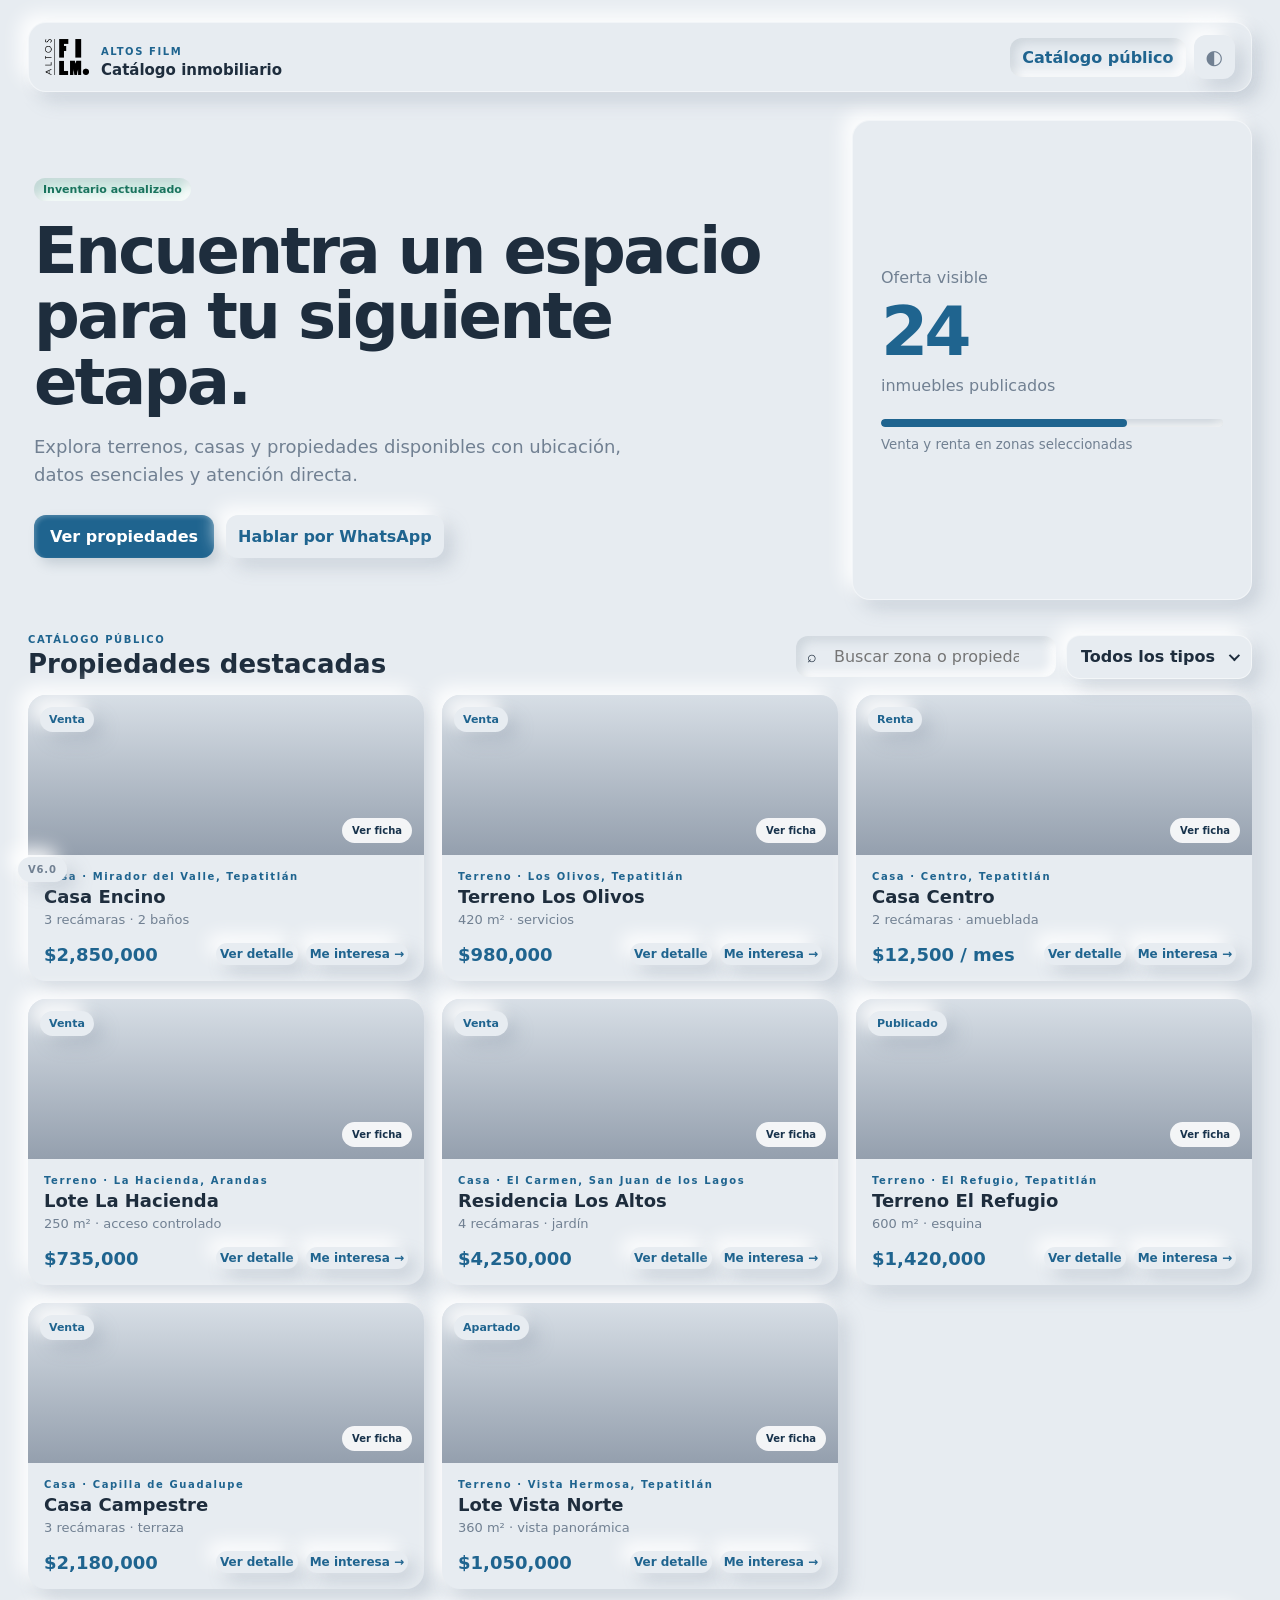
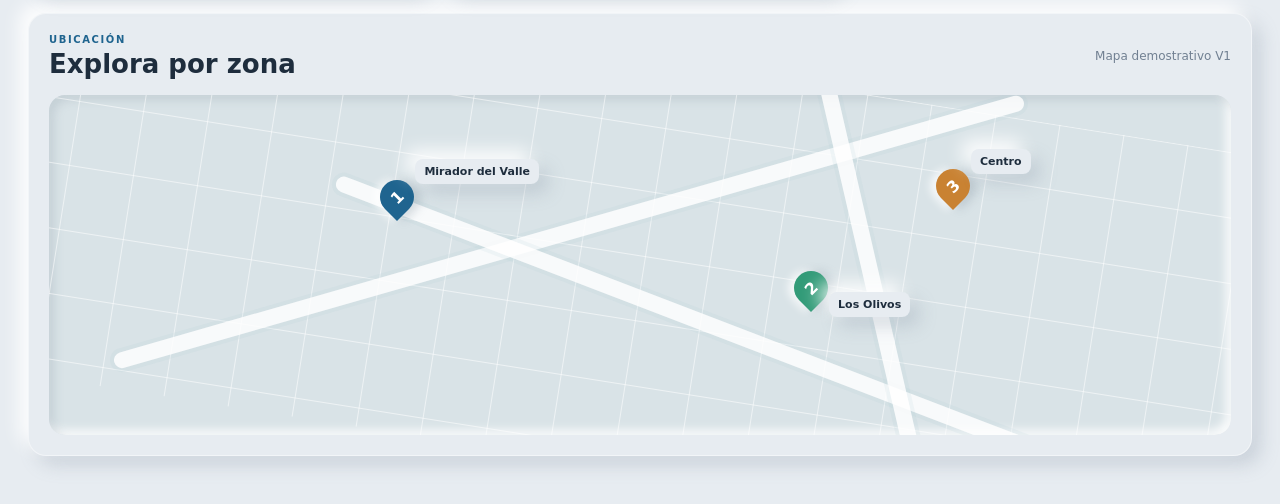
==== portal/index.html @ a3fe3941 "v6.0.1" ====
<!doctype html>
<html lang="es">
  <head>
    <meta charset="UTF-8" />
    <meta name="viewport" content="width=device-width, initial-scale=1.0" />
    <meta name="description" content="RPM inmobiliario integral de Altos Film" />
    <title>Portal inmobiliario | Altos Film</title>
    <link rel="stylesheet" href="../src/css/app.css" />
  </head>
  <body class="portal-mode">
    <div class="app-shell">
      <header class="topbar glass-panel">
        <div class="brand-lockup">
          <img src="../assets/logo-altosfilm.png" alt="Altos Film" class="brand-logo" />
          <div>
            <p class="eyebrow">ALTOS FILM</p>
            <h1>Catálogo inmobiliario</h1>
          </div>
        </div>
        <div class="topbar-actions">
          <span class="mode-switch active">Catálogo público</span>
          <button class="icon-button" id="themeToggle" aria-label="Cambiar modo visual">◐</button>
        </div>
      </header>

      <main>
        <section id="portalView" class="view active-view">
          <div class="portal-hero">
            <div class="hero-copy">
              <span class="status-pill">Inventario actualizado</span>
              <h2>Encuentra un espacio para tu siguiente etapa.</h2>
              <p>Explora terrenos, casas y propiedades disponibles con ubicación, datos esenciales y atención directa.</p>
              <div class="hero-actions">
                <button class="primary-button" data-scroll="catalogo">Ver propiedades</button>
                <button class="secondary-button" id="heroContact">Hablar por WhatsApp</button>
              </div>
            </div>
            <div class="hero-stat glass-panel">
              <span class="stat-label">Oferta visible</span>
              <strong>24</strong>
              <span class="stat-caption">inmuebles publicados</span>
              <div class="mini-progress"><span></span></div>
              <small>Venta y renta en zonas seleccionadas</small>
            </div>
          </div>

          <section class="section-block" id="catalogo">
            <div class="section-heading">
              <div>
                <span class="eyebrow">CATÁLOGO PÚBLICO</span>
                <h3>Propiedades destacadas</h3>
              </div>
              <div class="catalog-controls">
                <label class="search-box"><span>⌕</span><input id="propertySearch" type="search" placeholder="Buscar zona o propiedad" /></label>
                <select id="propertyType" aria-label="Filtrar tipo de propiedad">
                  <option value="all">Todos los tipos</option>
                  <option value="Casa">Casas</option>
                  <option value="Terreno">Terrenos</option>
                </select>
              </div>
            </div>
            <div class="property-grid" id="propertyGrid"></div>
          </section>

          <section class="map-section glass-panel">
            <div class="section-heading compact">
              <div>
                <span class="eyebrow">UBICACIÓN</span>
                <h3>Explora por zona</h3>
              </div>
              <span class="map-note">Mapa demostrativo V1</span>
            </div>
            <div class="map-canvas" aria-label="Mapa demostrativo con propiedades">
              <div class="map-grid-lines"></div>
              <div class="map-road road-a"></div><div class="map-road road-b"></div><div class="map-road road-c"></div>
              <button class="map-pin pin-a" data-pin="Mirador del Valle">1</button>
              <button class="map-pin pin-b" data-pin="Los Olivos">2</button>
              <button class="map-pin pin-c" data-pin="Centro">3</button>
              <div class="map-label label-a">Mirador del Valle</div>
              <div class="map-label label-b">Los Olivos</div>
              <div class="map-label label-c">Centro</div>
            </div>
          </section>
        </section>

        <section id="rpmView" class="view">
          <div class="rpm-layout">
            <aside class="sidebar glass-panel">
              <div class="sidebar-title"><span class="signal-dot"></span><span>Operación interna</span></div>
              <nav class="side-nav">
                <button class="nav-item active" data-panel="dashboardPanel">⌂ <span>Dashboard</span></button>
                <button class="nav-item" data-panel="propertiesPanel">⌂ <span>Propiedades</span></button>
                <button class="nav-item" data-panel="crmPanel">◎ <span>CRM</span><b>8</b></button>
                <button class="nav-item" data-panel="collectionsPanel">$ <span>Cobranza</span><b>3</b></button>
                <button class="nav-item" data-panel="documentsPanel">▤ <span>Expedientes</span></button>
              </nav>
              <div class="sidebar-footer"><small>Sesión de demostración</small><strong>Administrador RPM</strong><button id="logoutDemo">Cerrar sesión</button></div>
            </aside>

            <div class="rpm-content">
              <div class="rpm-header">
                <div><span class="eyebrow">CONTROL GENERAL</span><h2>Buen día, administrador</h2><p>Este es el resumen de la operación inmobiliaria.</p></div>
                <button class="primary-button" id="newAction">＋ Nueva acción</button>
              </div>

              <section class="rpm-panel active-panel" id="dashboardPanel">
                <div class="metric-grid">
                  <article class="metric-card glass-panel"><span>Propiedades activas</span><strong>24</strong><small class="positive">+4 este mes</small></article>
                  <article class="metric-card glass-panel"><span>Prospectos abiertos</span><strong>86</strong><small class="positive">+12 esta semana</small></article>
                  <article class="metric-card glass-panel"><span>Cobranza pendiente</span><strong>$184,500</strong><small class="warning">3 vencimientos</small></article>
                  <article class="metric-card glass-panel"><span>Visitas agendadas</span><strong>12</strong><small>Próximos 7 días</small></article>
                </div>
                <div class="dashboard-columns">
                  <article class="data-card glass-panel"><div class="card-heading"><div><span class="eyebrow">ACTIVIDAD</span><h3>Seguimiento prioritario</h3></div><button class="text-button">Ver todo</button></div><div class="activity-list"><div class="activity-row"><span class="activity-icon cyan">◎</span><div><strong>Interés nuevo en Casa Encino</strong><small>Mariana López · hace 18 min</small></div><span class="tag blue">Nuevo</span></div><div class="activity-row"><span class="activity-icon green">✓</span><div><strong>Abono registrado en Lote 14</strong><small>Operación #RPM-1024 · hoy</small></div><span class="tag green">Pagado</span></div><div class="activity-row"><span class="activity-icon orange">!</span><div><strong>Documento pendiente</strong><small>Expediente de Roberto Sánchez</small></div><span class="tag orange">Revisar</span></div></div></article>
                  <article class="data-card glass-panel"><div class="card-heading"><div><span class="eyebrow">AGENDA</span><h3>Próximas visitas</h3></div><button class="text-button">Calendario</button></div><div class="agenda-item"><div class="date-badge"><strong>24</strong><small>SEP</small></div><div><strong>Casa Encino</strong><small>10:30 · Mariana López</small></div><span class="status-dot green-dot"></span></div><div class="agenda-item"><div class="date-badge"><strong>25</strong><small>SEP</small></div><div><strong>Terreno Los Olivos</strong><small>16:00 · Carlos Ramírez</small></div><span class="status-dot blue-dot"></span></div><div class="agenda-item"><div class="date-badge"><strong>27</strong><small>SEP</small></div><div><strong>Firma de contrato</strong><small>12:00 · Sala de juntas</small></div><span class="status-dot orange-dot"></span></div></article>
                </div>
              </section>

              <section class="rpm-panel" id="propertiesPanel"><div class="panel-title"><div><span class="eyebrow">INVENTARIO</span><h3>Propiedades</h3></div><button class="primary-button">＋ Registrar propiedad</button></div><div class="table-toolbar"><input type="search" placeholder="Buscar por clave, zona o propietario" /><select><option>Todos los estados</option><option>Disponible</option><option>Apartado</option></select></div><div class="table-wrap"><table><thead><tr><th>Clave</th><th>Propiedad</th><th>Zona</th><th>Operación</th><th>Estado</th></tr></thead><tbody><tr><td>RPM-1001</td><td><strong>Casa Encino</strong><small>Casa · 3 recámaras</small></td><td>Mirador del Valle</td><td>Venta · $2,850,000</td><td><span class="tag green">Disponible</span></td></tr><tr><td>RPM-1002</td><td><strong>Terreno Los Olivos</strong><small>Terreno · 420 m²</small></td><td>Los Olivos</td><td>Venta · $980,000</td><td><span class="tag blue">Publicado</span></td></tr><tr><td>RPM-1003</td><td><strong>Casa Centro</strong><small>Casa · 2 recámaras</small></td><td>Centro</td><td>Renta · $12,500</td><td><span class="tag orange">Apartado</span></td></tr></tbody></table></div></section>
              <section class="rpm-panel" id="crmPanel"><div class="panel-title"><div><span class="eyebrow">RELACIÓN COMERCIAL</span><h3>CRM inmobiliario</h3></div><button class="primary-button" id="newLead">＋ Nuevo contacto</button></div><div class="kanban"><div class="kanban-column"><div class="kanban-head"><span>Nuevo</span><b>3</b></div><article class="lead-card"><strong>Mariana López</strong><small>Casa Encino</small><span class="tag blue">Portal público</span></article><article class="lead-card"><strong>Jorge Hernández</strong><small>Terreno Los Olivos</small><span class="tag blue">WhatsApp</span></article></div><div class="kanban-column"><div class="kanban-head"><span>Contactado</span><b>2</b></div><article class="lead-card"><strong>Roberto Sánchez</strong><small>Casa Centro</small><span class="tag orange">Seguimiento</span></article></div><div class="kanban-column"><div class="kanban-head"><span>Visita agendada</span><b>1</b></div><article class="lead-card"><strong>Laura García</strong><small>Casa Encino</small><span class="tag green">24 sep</span></article></div></div></section>
              <section class="rpm-panel" id="collectionsPanel"><div class="panel-title"><div><span class="eyebrow">CONTROL FINANCIERO</span><h3>Cobranza y abonos</h3></div><button class="primary-button">＋ Registrar abono</button></div><div class="metric-grid compact-metrics"><article class="metric-card glass-panel"><span>Cartera total</span><strong>$1,240,500</strong><small>18 cuentas activas</small></article><article class="metric-card glass-panel"><span>Vencido</span><strong>$184,500</strong><small class="warning">3 cuentas requieren atención</small></article></div><div class="empty-state glass-panel"><span class="empty-icon">$</span><h3>Vista de cobranza preparada</h3><p>En la siguiente versión se conectarán contratos, calendarios de pago, abonos y comprobantes.</p></div></section>
              <section class="rpm-panel" id="documentsPanel"><div class="panel-title"><div><span class="eyebrow">EXPEDIENTES</span><h3>Documentación</h3></div><button class="primary-button">＋ Nuevo expediente</button></div><div class="empty-state glass-panel"><span class="empty-icon">▤</span><h3>Control documental preparado</h3><p>La V1 deja lista la navegación para expedientes de clientes, propiedades y operaciones.</p></div></section>
            </div>
          </div>
        </section>
      </main>
    </div>

    <div class="modal-backdrop" id="leadModal" aria-hidden="true"><div class="modal glass-panel lead-capture-modal"><button class="modal-close" data-close-modal>×</button><span class="eyebrow">CAPTACIÓN DE INTERESADOS · V6.0</span><h3>Quiero información</h3><p>Tu solicitud quedará vinculada a la propiedad para que el asesor tenga todo el contexto.</p><form id="leadForm"><input type="hidden" name="propertyId" /><label>Nombre<input name="name" required maxlength="120" placeholder="Tu nombre" /></label><label>Teléfono<input name="phone" required inputmode="tel" placeholder="10 dígitos" /></label><label>Correo (opcional)<input name="email" type="email" placeholder="correo@ejemplo.com" /></label><label>Propiedad de interés<input name="propertyName" readonly placeholder="Consulta general" /></label><div class="lead-property-context" id="leadPropertyContext" hidden></div><label>Horario preferido<select name="preferredTime"><option value="">Cualquier horario</option><option>Mañana</option><option>Mediodía</option><option>Tarde</option><option>Noche</option></select></label><label>Mensaje<textarea name="message" rows="3" placeholder="¿Qué te gustaría conocer?"></textarea></label><label class="consent"><input name="consent" type="checkbox" required /> Acepto que la inmobiliaria me contacte.</label><div class="lead-actions"><button class="primary-button" type="submit">Enviar interés</button><button class="secondary-button whatsapp-lead-button" type="button" id="leadWhatsApp">WhatsApp</button></div><small class="lead-help">WhatsApp incluirá automáticamente la propiedad seleccionada.</small></form></div></div>
    <div class="version-badge" title="Versión de desarrollo">V6.0</div><div class="toast" id="toast" role="status"></div>
    <script src="../config/firebase-config.js"></script>
    <script src="../src/js/app.js"></script>
  </body>
</html>
---- src/css/app.css ----
:root{--surface:#e7ecf1;--surface-dark:#dbe2e9;--ink:#1e2d3d;--muted:#718092;--primary:#1f648f;--cyan:#37aabe;--green:#329b78;--orange:#c98232;--red:#b85b61;--line:#d1d9e1;--light-shadow:-9px -9px 18px rgba(255,255,255,.9);--dark-shadow:9px 9px 18px rgba(128,145,160,.28);--pressed-shadow:inset 5px 5px 10px rgba(137,151,164,.25),inset -5px -5px 10px rgba(255,255,255,.88);--radius:18px}*{box-sizing:border-box}html{scroll-behavior:smooth}body{margin:0;min-height:100vh;color:var(--ink);font-family:Inter,ui-sans-serif,system-ui,-apple-system,"Segoe UI",sans-serif;background:var(--surface)}button,input,select,textarea{font:inherit}button{border:0;color:inherit;cursor:pointer}a{color:inherit}.app-shell{max-width:1440px;margin:0 auto;padding:22px 28px 48px}.glass-panel{background:var(--surface);border:1px solid rgba(255,255,255,.45);border-radius:var(--radius);box-shadow:var(--light-shadow),var(--dark-shadow)}.topbar{display:flex;align-items:center;justify-content:space-between;padding:12px 16px;margin-bottom:28px;position:sticky;top:14px;z-index:5}.brand-lockup{display:flex;gap:12px;align-items:center}.brand-logo{width:44px;height:44px;object-fit:contain}.brand-lockup h1{font-size:15px;margin:0}.eyebrow{display:block;color:var(--primary);font-size:10px;font-weight:850;letter-spacing:.16em;margin-bottom:4px}.topbar-actions{display:flex;align-items:center;gap:8px}.mode-switch,.icon-button,.secondary-button,.text-button{background:var(--surface);border-radius:12px;box-shadow:var(--light-shadow),var(--dark-shadow);color:var(--muted);font-weight:750;padding:10px 12px;text-decoration:none}.mode-switch.active{color:var(--primary);box-shadow:var(--pressed-shadow)}.icon-button{font-size:20px}.view{display:none}.active-view{display:block}.portal-hero{display:grid;grid-template-columns:1.5fr .75fr;gap:24px;align-items:stretch;margin-bottom:34px}.hero-copy{padding:58px 10px 42px 6px}.status-pill,.tag{display:inline-flex;align-items:center;border-radius:999px;padding:5px 9px;font-size:11px;font-weight:800}.status-pill{background:#d5eee7;color:#19735d;box-shadow:var(--pressed-shadow)}.hero-copy h2{max-width:760px;margin:18px 0;font-size:clamp(38px,5vw,72px);line-height:1.02;letter-spacing:-.04em}.hero-copy p{max-width:620px;color:var(--muted);font-size:18px;line-height:1.55}.hero-actions{display:flex;gap:12px;margin-top:26px}.primary-button{background:var(--primary);border-radius:12px;box-shadow:inset 2px 2px 4px rgba(255,255,255,.22),6px 6px 12px rgba(128,145,160,.32);color:#fff;font-weight:800;padding:12px 16px}.primary-button:active,.secondary-button:active,.icon-button:active,.mode-switch:active{box-shadow:var(--pressed-shadow);transform:translateY(1px)}.secondary-button{color:var(--primary)}.hero-stat{display:flex;flex-direction:column;justify-content:center;min-height:240px;padding:28px}.stat-label,.stat-caption,.metric-card span,.metric-card small{color:var(--muted)}.hero-stat strong{color:var(--primary);font-size:68px;letter-spacing:-.06em;margin:5px 0}.mini-progress{height:8px;border-radius:99px;background:var(--surface-dark);box-shadow:var(--pressed-shadow);margin:24px 0 10px;overflow:hidden}.mini-progress span{display:block;width:72%;height:100%;border-radius:99px;background:var(--primary)}.hero-stat small{color:var(--muted)}.section-block,.map-section{margin-top:24px}.section-heading{display:flex;align-items:end;justify-content:space-between;gap:16px;margin-bottom:16px}.section-heading.compact{align-items:center}.section-heading h3,.card-heading h3,.panel-title h3{font-size:26px;margin:0}.catalog-controls{display:flex;gap:12px;align-items:center}.search-box{display:flex;gap:6px;align-items:center;border-radius:12px;box-shadow:var(--pressed-shadow);padding:0 11px}.search-box input,.table-toolbar input{min-width:190px;border:0;outline:0;background:transparent;padding:11px}.catalog-controls select,.table-toolbar select{border:0;border-radius:12px;background:var(--surface);box-shadow:var(--light-shadow),var(--dark-shadow);color:var(--ink);padding:11px}.property-grid{display:grid;grid-template-columns:repeat(3,1fr);gap:18px}.property-card{overflow:hidden;background:var(--surface);border-radius:var(--radius);box-shadow:var(--light-shadow),var(--dark-shadow)}.property-visual{height:160px;position:relative;overflow:hidden;background-color:var(--surface-dark);background-position:center;background-size:cover}.property-visual::before{content:"";position:absolute;inset:0;background:linear-gradient(180deg,rgba(16,35,63,.02),rgba(16,35,63,.35))}.property-badge{position:absolute;left:12px;top:12px;z-index:1;border-radius:99px;background:var(--surface);box-shadow:var(--light-shadow),var(--dark-shadow);color:var(--primary);font-size:11px;font-weight:800;padding:6px 9px}.property-body{padding:16px}.property-body h4{margin:0 0 5px;font-size:18px}.property-body p{margin:0;color:var(--muted);font-size:13px}.property-meta{display:flex;justify-content:space-between;align-items:end;gap:8px;margin-top:16px}.property-price{color:var(--primary);font-size:18px;font-weight:850}.map-section{padding:20px}.map-note{color:var(--muted);font-size:12px}.map-canvas{height:340px;position:relative;overflow:hidden;border-radius:16px;background:#d9e3e7;box-shadow:var(--pressed-shadow)}.map-grid-lines{position:absolute;inset:0;background-image:linear-gradient(rgba(255,255,255,.55) 1px,transparent 1px),linear-gradient(90deg,rgba(255,255,255,.55) 1px,transparent 1px);background-size:54px 54px;transform:rotate(9deg) scale(1.2)}.map-road{position:absolute;height:16px;border-radius:99px;background:rgba(255,255,255,.82);box-shadow:0 0 0 4px rgba(164,196,204,.12);transform:rotate(-16deg)}.road-a{width:80%;top:38%;left:4%}.road-b{width:70%;top:67%;left:22%;transform:rotate(21deg)}.road-c{width:60%;top:12%;left:37%;transform:rotate(77deg)}.map-pin{width:34px;height:34px;position:absolute;border-radius:50% 50% 50% 0;background:var(--primary);box-shadow:5px 5px 10px rgba(128,145,160,.3),-4px -4px 9px rgba(255,255,255,.8);color:#fff;font-weight:800;transform:rotate(-45deg)}.pin-a{top:25%;left:28%}.pin-b{top:52%;left:63%;background:var(--green)}.pin-c{top:22%;left:75%;background:var(--orange)}.map-label{position:absolute;border-radius:8px;background:var(--surface);box-shadow:var(--light-shadow),var(--dark-shadow);color:var(--ink);font-size:11px;font-weight:800;padding:6px 9px}.label-a{top:19%;left:31%}.label-b{top:58%;left:66%}.label-c{top:16%;left:78%}.rpm-layout{display:grid;grid-template-columns:224px 1fr;gap:20px}.sidebar{display:flex;flex-direction:column;min-height:calc(100vh - 130px);padding:16px}.sidebar-title{display:flex;gap:8px;align-items:center;padding:10px 8px 22px;font-size:12px;font-weight:800}.signal-dot,.status-dot{width:8px;height:8px;display:inline-block;border-radius:50%;background:var(--green)}.side-nav{display:grid;gap:7px}.nav-item{display:flex;gap:10px;align-items:center;border-radius:12px;background:transparent;color:var(--muted);font-weight:750;padding:12px;text-align:left}.nav-item.active,.nav-item:hover{color:var(--primary);box-shadow:var(--pressed-shadow)}.nav-item b{margin-left:auto;border-radius:99px;background:var(--surface);box-shadow:var(--light-shadow),var(--dark-shadow);color:var(--primary);font-size:10px;padding:2px 6px}.sidebar-footer{display:grid;gap:5px;margin-top:auto;padding:14px 8px;border-top:1px solid var(--line)}.sidebar-footer small{color:var(--muted)}.sidebar-footer strong{font-size:12px}.sidebar-footer button{text-align:left;background:transparent;color:var(--red);font-weight:700;padding:6px 0}.rpm-header{display:flex;justify-content:space-between;align-items:end;margin-bottom:20px}.rpm-header h2{margin:0 0 4px;font-size:31px}.rpm-header p{margin:0;color:var(--muted)}.rpm-panel{display:none;padding-bottom:20px}.active-panel{display:block}.metric-grid{display:grid;grid-template-columns:repeat(4,1fr);gap:14px;margin-bottom:18px}.metric-card{display:flex;flex-direction:column;justify-content:space-between;min-height:130px;padding:18px}.metric-card strong{font-size:30px;letter-spacing:-.04em}.positive{color:var(--green)!important}.warning{color:var(--orange)!important}.dashboard-columns{display:grid;grid-template-columns:1.25fr .9fr;gap:18px}.data-card{padding:18px}.card-heading,.panel-title{display:flex;justify-content:space-between;align-items:end;gap:12px;margin-bottom:14px}.text-button{padding:4px;font-size:12px;color:var(--primary)}.activity-list{display:grid;gap:4px}.activity-row,.agenda-item{display:flex;align-items:center;gap:12px;padding:12px 0;border-bottom:1px solid var(--line)}.activity-row:last-child,.agenda-item:last-child{border-bottom:0}.activity-icon{width:32px;height:32px;display:grid;place-items:center;border-radius:10px;font-weight:900;box-shadow:var(--pressed-shadow)}.activity-icon.cyan{background:#dff3f5;color:#1d8794}.activity-icon.green{background:#dcf4e9;color:#1a8060}.activity-icon.orange{background:#fff0dc;color:#af6b20}.activity-row div:nth-child(2),.agenda-item div:nth-child(2){flex:1}.activity-row small,.agenda-item small,.lead-card small,td small{display:block;color:var(--muted);margin-top:4px}.tag.blue{background:#dceef6;color:#23658b}.tag.green{background:#def3e8;color:#197253}.tag.orange{background:#fff0df;color:#aa691e}.date-badge{width:42px;height:48px;display:grid;place-items:center;border-radius:10px;background:var(--surface);box-shadow:var(--pressed-shadow);padding:5px}.date-badge strong{font-size:17px}.date-badge small{font-size:9px;font-weight:800;margin:0}.green-dot{background:var(--green)}.blue-dot{background:#2c9fd0}.orange-dot{background:var(--orange)}.table-toolbar{display:flex;gap:10px;margin-bottom:12px}.table-toolbar input{flex:1;border-radius:12px;box-shadow:var(--pressed-shadow)}.table-wrap{overflow:auto;border-radius:16px;box-shadow:var(--pressed-shadow)}table{width:100%;border-collapse:collapse;text-align:left}th,td{padding:14px;border-bottom:1px solid var(--line);font-size:13px;white-space:nowrap}th{color:var(--muted);font-size:11px;text-transform:uppercase;letter-spacing:.08em}tbody tr:last-child td{border-bottom:0}.kanban{display:grid;grid-template-columns:repeat(3,1fr);gap:14px}.kanban-column{min-height:240px;border-radius:14px;background:var(--surface);box-shadow:var(--pressed-shadow);padding:12px}.kanban-head{display:flex;justify-content:space-between;align-items:center;margin-bottom:10px;color:var(--muted);font-size:12px;font-weight:800}.kanban-head b{border-radius:99px;background:var(--surface);box-shadow:var(--light-shadow),var(--dark-shadow);color:var(--primary);padding:3px 7px}.lead-card{display:grid;gap:4px;margin-bottom:9px;border-radius:12px;background:var(--surface);box-shadow:var(--light-shadow),var(--dark-shadow);padding:14px}.lead-card .tag{justify-self:start;margin-top:7px}.compact-metrics{grid-template-columns:repeat(2,1fr);max-width:700px}.empty-state{text-align:center;padding:42px}.empty-icon{width:44px;height:44px;display:grid;place-items:center;margin:0 auto 14px;border-radius:14px;box-shadow:var(--pressed-shadow);color:var(--primary);font-weight:900}.empty-state h3{margin:0 0 6px}.empty-state p{margin:0;color:var(--muted)}.modal-backdrop{display:none;position:fixed;inset:0;z-index:10;align-items:center;justify-content:center;background:rgba(46,62,77,.32);padding:20px}.modal-backdrop.open{display:flex}.modal{width:min(480px,100%);position:relative;padding:24px}.modal-close{position:absolute;right:15px;top:12px;background:transparent;color:var(--muted);font-size:26px}.modal h3{font-size:28px;margin:8px 0}.modal p{color:var(--muted)}.modal form{display:grid;gap:12px}.modal label{display:grid;gap:6px;font-size:12px;font-weight:750}.modal input,.modal select,.modal textarea{border:0;border-radius:10px;background:var(--surface);box-shadow:var(--pressed-shadow);outline-color:var(--cyan);padding:11px}.consent{display:grid!important;grid-template-columns:18px 1fr;align-items:center;color:var(--muted);font-weight:600!important}.toast{position:fixed;right:22px;bottom:22px;z-index:20;border-radius:12px;background:var(--ink);box-shadow:var(--light-shadow),var(--dark-shadow);color:#fff;opacity:0;padding:12px 16px;pointer-events:none;transform:translateY(10px);transition:.25s}.toast.show{opacity:1;transform:translateY(0)}.gateway-shell{min-height:100vh;display:grid;place-items:center}.gateway-card{max-width:640px;padding:54px 48px;text-align:center}.gateway-logo{width:96px;height:96px;object-fit:contain;margin-bottom:18px}.gateway-card h1{font-size:clamp(34px,6vw,58px);line-height:1.04;letter-spacing:-.04em;margin:12px 0}.gateway-card p{max-width:510px;margin:0 auto;color:var(--muted);font-size:17px;line-height:1.55}.gateway-actions{display:flex;justify-content:center;gap:10px;flex-wrap:wrap;margin-top:28px}.gateway-actions a{text-decoration:none}.gateway-links{display:flex;justify-content:center;gap:8px;flex-wrap:wrap;margin-top:26px}.gateway-links span{border-radius:999px;background:var(--surface);box-shadow:var(--light-shadow),var(--dark-shadow);color:var(--muted);font-size:11px;font-weight:800;padding:7px 10px}.portal-mode #rpmView{display:none!important}.confi-mode #portalView{display:none!important}.confi-mode #rpmView{display:block!important}@media (max-width:980px){.portal-hero,.dashboard-columns{grid-template-columns:1fr}.property-grid{grid-template-columns:repeat(2,1fr)}.metric-grid{grid-template-columns:repeat(2,1fr)}.rpm-layout{grid-template-columns:1fr}.sidebar{min-height:auto}.side-nav{grid-template-columns:repeat(5,1fr)}.nav-item{justify-content:center}.nav-item span,.nav-item b{display:none}}@media (max-width:650px){.app-shell{padding:12px 12px 30px}.topbar{top:8px;padding:10px}.brand-lockup h1{font-size:12px}.brand-logo{width:36px;height:36px}.topbar-actions{gap:5px}.mode-switch{padding:8px 7px;font-size:10px}.icon-button{padding:7px}.hero-copy{padding:34px 2px 20px}.hero-copy h2{font-size:42px}.hero-copy p{font-size:15px}.hero-actions{flex-direction:column}.section-heading{align-items:stretch;flex-direction:column}.catalog-controls{flex-direction:column;align-items:stretch}.search-box input{width:100%;min-width:0}.property-grid{grid-template-columns:1fr}.map-canvas{height:260px}.rpm-header{align-items:stretch;flex-direction:column;gap:14px}.rpm-header .primary-button{align-self:start}.metric-grid,.compact-metrics{grid-template-columns:1fr}.side-nav{grid-template-columns:repeat(5,1fr)}.panel-title{align-items:stretch;flex-direction:column}.kanban{grid-template-columns:1fr;overflow:auto}.kanban-column{min-height:160px}.table-toolbar{flex-direction:column}.table-toolbar input{width:100%}.gateway-card{padding:38px 22px}}
.settings-grid{display:grid;grid-template-columns:minmax(0,1.35fr) minmax(240px,.65fr);gap:18px}.settings-card,.logo-preview-card{padding:22px}.settings-card h3{margin:4px 0 8px;font-size:24px}.settings-card p,.settings-help,.logo-preview-card small{color:var(--muted);line-height:1.5}.settings-form{display:grid;gap:14px;margin-top:18px}.settings-form label{display:grid;gap:6px;font-size:12px;font-weight:750}.settings-form input{border:0;border-radius:10px;background:var(--surface);box-shadow:var(--pressed-shadow);outline-color:var(--cyan);padding:12px}.settings-actions{display:flex;gap:10px;flex-wrap:wrap}.settings-help{display:block;margin-top:14px;font-size:12px}.connection-badge{display:inline-flex;width:max-content;max-width:100%;margin-top:14px;border-radius:999px;background:#dff3e9;box-shadow:var(--pressed-shadow);color:#1e7b5b;font-size:11px;font-weight:800;padding:7px 10px}.logo-preview-card{display:grid;align-content:start;gap:10px}.logo-preview{min-height:180px;display:grid;place-items:center;border-radius:16px;background:var(--surface);box-shadow:var(--pressed-shadow);padding:28px}.logo-preview img{width:min(180px,100%);max-height:120px;object-fit:contain}.logo-preview-card strong{font-size:15px}.settings-card .secondary-button{display:inline-flex;align-items:center;justify-content:center}@media (max-width:980px){.settings-grid{grid-template-columns:1fr}}@media (max-width:650px){.settings-actions{flex-direction:column}.settings-actions button{width:100%}}
.auth-backdrop{display:none;position:fixed;inset:0;z-index:30;align-items:center;justify-content:center;background:rgba(46,62,77,.48);padding:20px}.auth-backdrop.open{display:flex}.auth-card{width:min(430px,100%);padding:34px 30px;text-align:center}.auth-logo{width:82px;height:82px;object-fit:contain;margin-bottom:12px}.auth-card h2{font-size:30px;margin:8px 0}.auth-card p,.auth-card>small{color:var(--muted);line-height:1.5}.auth-form{display:grid;gap:14px;margin-top:22px;text-align:left}.auth-form label{display:grid;gap:6px;font-size:12px;font-weight:750}.auth-form input{border:0;border-radius:10px;background:var(--surface);box-shadow:var(--pressed-shadow);outline-color:var(--cyan);padding:12px}.auth-form button{width:100%}.auth-error{min-height:18px;border-radius:8px;color:var(--red);font-size:12px;line-height:1.4}.confi-mode.rpm-locked .app-shell{filter:blur(3px);pointer-events:none;user-select:none}.confi-mode.rpm-locked{overflow:hidden}@media (max-width:650px){.auth-card{padding:28px 20px}}
.firebase-indicator{position:fixed;right:18px;bottom:18px;z-index:25;width:18px;height:18px;border:4px solid var(--surface);border-radius:50%;box-shadow:var(--light-shadow),var(--dark-shadow);background:var(--orange);cursor:help}.firebase-indicator span{display:block;width:100%;height:100%;border-radius:50%}.firebase-indicator.online{background:var(--green)}.firebase-indicator.offline{background:var(--red)}.firebase-indicator.checking{background:var(--orange);animation:firebase-pulse 1.1s infinite}@keyframes firebase-pulse{50%{opacity:.45;transform:scale(.84)}}.remember-user{display:flex!important;grid-template-columns:none!important;align-items:center;gap:8px;color:var(--muted);font-weight:650!important}.remember-user input{width:16px;height:16px;margin:0;box-shadow:none!important;accent-color:var(--primary)}
.dark-mode{--surface:#202a35;--surface-dark:#18212b;--ink:#edf3f7;--muted:#aab9c7;--primary:#70b9de;--cyan:#57c5d3;--green:#6bc59e;--orange:#e0a35d;--red:#e27d83;--line:#354554;--light-shadow:-9px -9px 18px rgba(55,70,85,.6);--dark-shadow:9px 9px 18px rgba(5,9,14,.55);--pressed-shadow:inset 5px 5px 10px rgba(5,9,14,.42),inset -5px -5px 10px rgba(55,70,85,.45)}.dark-mode .primary-button{color:#10202b;background:#70b9de;box-shadow:inset 2px 2px 4px rgba(255,255,255,.2),6px 6px 12px rgba(5,9,14,.55)}.dark-mode .map-canvas{background:#263542}.dark-mode .map-grid-lines{background-image:linear-gradient(rgba(120,150,170,.16) 1px,transparent 1px),linear-gradient(90deg,rgba(120,150,170,.16) 1px,transparent 1px)}.dark-mode .map-road{background:rgba(155,184,198,.28)}.dark-mode .status-pill{background:#23483f;color:#8de0bc}.dark-mode .tag.blue{background:#203f51;color:#8fd2ef}.dark-mode .tag.green{background:#23483f;color:#8de0bc}.dark-mode .tag.orange{background:#4b3824;color:#f0c58f}.dark-mode .activity-icon.cyan{background:#1e4148;color:#8bdce4}.dark-mode .activity-icon.green{background:#21483d;color:#91e0bb}.dark-mode .activity-icon.orange{background:#4a3824;color:#f0bd7e}.dark-mode .auth-backdrop{background:rgba(4,9,14,.7)}
.version-badge{position:fixed;left:18px;bottom:18px;z-index:25;border-radius:999px;background:var(--surface);box-shadow:var(--light-shadow),var(--dark-shadow);color:var(--muted);font-size:10px;font-weight:850;letter-spacing:.08em;padding:7px 10px}.property-modal{width:min(720px,100%);max-height:calc(100vh - 40px);overflow:auto}.property-form{display:grid;gap:12px}.form-two-columns{display:grid;grid-template-columns:repeat(2,minmax(0,1fr));gap:12px}.property-form label{display:grid;gap:6px;font-size:12px;font-weight:750}.property-form input,.property-form select,.property-form textarea{border:0;border-radius:10px;background:var(--surface);box-shadow:var(--pressed-shadow);outline-color:var(--cyan);padding:11px}.property-published{display:flex!important;grid-template-columns:none!important;align-items:center;gap:8px;color:var(--muted);font-weight:650!important}.property-published input{width:16px;height:16px;margin:0;box-shadow:none!important;accent-color:var(--primary)}.row-actions{display:flex;gap:8px;align-items:center}.row-actions .text-button{padding:4px;font-size:11px}.row-actions .delete-property{color:var(--red)}@media (max-width:650px){.form-two-columns{grid-template-columns:1fr}.property-modal{max-height:calc(100vh - 24px)}.version-badge{left:10px;bottom:10px}.firebase-indicator{right:10px;bottom:10px}}
.development-card{overflow:hidden;background:var(--surface);border-radius:var(--radius);box-shadow:var(--light-shadow),var(--dark-shadow)}.development-cover{min-height:280px;background-position:center;background-size:cover;display:flex;align-items:end;padding:22px;position:relative}.development-cover::before{content:"";position:absolute;inset:0;background:linear-gradient(180deg,transparent 35%,rgba(5,12,20,.72))}.development-cover-label{position:relative;color:#fff;font-size:clamp(22px,3vw,38px);font-weight:850;letter-spacing:-.04em}.development-body{padding:22px}.development-intro{display:grid;grid-template-columns:1fr auto;gap:24px;align-items:start}.development-intro h3{font-size:29px;margin:6px 0}.development-intro p{max-width:720px;color:var(--muted);line-height:1.55}.development-price{min-width:190px;border-radius:14px;background:var(--surface);box-shadow:var(--pressed-shadow);padding:16px}.development-price small,.development-price span{display:block;color:var(--muted);font-size:11px}.development-price strong{display:block;color:var(--primary);font-size:26px;margin:6px 0}.development-stats{display:grid;grid-template-columns:repeat(4,1fr);gap:12px;margin:22px 0}.development-stats div{display:grid;gap:4px;border-radius:12px;background:var(--surface);box-shadow:var(--light-shadow),var(--dark-shadow);padding:15px}.development-stats strong{font-size:28px;color:var(--primary)}.development-stats span{color:var(--muted);font-size:11px}.development-columns{display:grid;grid-template-columns:1fr 1fr;gap:22px;margin-top:18px}.development-columns h4,.development-finance h4{margin:5px 0 9px;font-size:17px}.development-list{display:grid;gap:8px;margin:0;padding-left:18px;color:var(--muted);font-size:13px;line-height:1.45}.development-finance{display:flex;justify-content:space-between;align-items:center;gap:16px;margin-top:22px;border-radius:14px;background:var(--surface);box-shadow:var(--pressed-shadow);padding:18px}.development-finance p{margin:0;color:var(--muted);font-size:13px}.development-disclaimer{display:block;margin-top:16px;color:var(--muted);font-size:11px;line-height:1.5}.dark-mode .development-cover::before{background:linear-gradient(180deg,transparent 35%,rgba(0,0,0,.8))}.dark-mode .development-price{background:var(--surface)}@media (max-width:980px){.development-intro,.development-columns{grid-template-columns:1fr}.development-price{min-width:0}.development-stats{grid-template-columns:repeat(2,1fr)}}@media (max-width:650px){.development-cover{min-height:220px;padding:16px}.development-body{padding:16px}.development-stats{grid-template-columns:repeat(2,1fr)}.development-finance{align-items:stretch;flex-direction:column}.development-finance .tag{align-self:start}}
@media (max-width:980px){.side-nav{grid-template-columns:repeat(3,1fr)}}@media (max-width:650px){.side-nav{grid-template-columns:repeat(3,1fr)}}
.development-grid{display:grid;gap:18px}.development-actions{display:flex;gap:10px;flex-wrap:wrap;margin-top:18px;border-top:1px solid var(--line);padding-top:14px}.panel-description{color:var(--muted);line-height:1.5}
.danger-button{border:0;border-radius:12px;background:var(--red);box-shadow:var(--light-shadow),var(--dark-shadow);color:#fff;font-weight:800;padding:11px 16px}.confirm-modal{width:min(460px,100%)}.confirm-modal strong{color:var(--primary)}
.dashboard-projects{padding:18px;margin-bottom:18px}.development-dashboard-stats{display:grid;grid-template-columns:repeat(3,1fr);gap:12px;margin-bottom:12px}.development-dashboard-stats div{display:grid;gap:4px;border-radius:12px;background:var(--surface);box-shadow:var(--pressed-shadow);padding:13px}.development-dashboard-stats strong{font-size:24px;color:var(--primary)}.development-dashboard-stats span{color:var(--muted);font-size:11px}.dashboard-project-list{display:grid}.dashboard-project-row{display:flex;align-items:center;gap:12px;border-top:1px solid var(--line);padding:12px 0}.dashboard-project-row>div{flex:1}.dashboard-project-row small{display:block;color:var(--muted);margin-top:4px}.dashboard-project-row .text-button{white-space:nowrap}@media (max-width:650px){.development-dashboard-stats{grid-template-columns:1fr}.dashboard-project-row{align-items:flex-start;flex-wrap:wrap}.dashboard-project-row .tag{margin-left:auto}}

/* V3.0 · Inventario de propiedades */
.property-modal{max-width:920px;width:min(920px,calc(100vw - 32px));max-height:90vh;overflow:auto}.property-form{display:grid;gap:14px}.form-grid{display:grid;grid-template-columns:repeat(2,minmax(0,1fr));gap:12px}.property-form label{display:grid;gap:6px}.property-form input,.property-form select,.property-form textarea{width:100%}@media(max-width:700px){.form-grid{grid-template-columns:1fr}.property-modal{width:min(96vw,920px);padding:20px}.table-wrap{overflow-x:auto}}
.unit-section{margin-top:24px;padding:22px}.units-grid{display:grid;grid-template-columns:repeat(5,minmax(0,1fr));gap:12px;margin-top:18px}.unit-card{padding:16px;border:1px solid var(--border);border-radius:18px;background:var(--glass)}.unit-card strong,.unit-card span,.unit-card small{display:block}.unit-card strong{font-size:1rem}.unit-card span{margin:7px 0;font-weight:700}.unit-card small{opacity:.72}.manager-stats{margin:0 0 18px}.full-field{grid-column:1/-1}@media(max-width:1050px){.units-grid{grid-template-columns:repeat(3,1fr)}}@media(max-width:700px){.units-grid{grid-template-columns:repeat(2,1fr)}}@media(max-width:460px){.units-grid{grid-template-columns:1fr}}

/* V3.3 */
.unit-card-head{display:flex;justify-content:space-between;gap:12px;align-items:flex-start}.unit-card .development-actions{margin-top:12px;display:flex;gap:8px;flex-wrap:wrap}.manager-stats{margin-bottom:18px}#developmentUnitsGrid{margin-top:16px}.development-actions{display:flex;gap:8px;flex-wrap:wrap;margin-top:14px}

/* V3.3.2 - Selectores Liquid Glass del administrador de unidades */
.unit-section .table-toolbar{align-items:center;flex-wrap:wrap;overflow:visible;position:relative;z-index:8}
.unit-section .table-toolbar>select.rpm-native-select{position:absolute!important;width:1px!important;height:1px!important;opacity:0!important;pointer-events:none!important;clip:rect(0 0 0 0)!important}
.rpm-select{position:relative;min-width:190px;z-index:1}
.rpm-select.is-open{z-index:50}
.rpm-select__trigger{width:100%;min-height:46px;display:flex;align-items:center;justify-content:space-between;gap:16px;border:1px solid rgba(255,255,255,.42);border-radius:14px;background:var(--surface);box-shadow:var(--light-shadow),var(--dark-shadow);color:var(--ink);padding:0 14px;font-weight:650;text-align:left;transition:box-shadow .18s ease,transform .18s ease,color .18s ease}
.rpm-select__trigger:hover,.rpm-select.is-open .rpm-select__trigger{color:var(--primary);box-shadow:var(--pressed-shadow)}
.rpm-select__chevron{width:8px;height:8px;border-right:2px solid currentColor;border-bottom:2px solid currentColor;transform:rotate(45deg) translateY(-2px);transition:transform .18s ease;flex:0 0 auto}
.rpm-select.is-open .rpm-select__chevron{transform:rotate(225deg) translate(-2px,-2px)}
.rpm-select__menu{position:absolute;left:0;right:0;top:calc(100% + 8px);display:none;max-height:260px;overflow:auto;border:1px solid rgba(255,255,255,.5);border-radius:14px;background:var(--surface);box-shadow:0 18px 40px rgba(64,82,99,.22),var(--light-shadow);padding:7px;z-index:100}
.rpm-select.is-open .rpm-select__menu{display:grid;gap:3px}
.rpm-select__option{width:100%;border-radius:10px;background:transparent;color:var(--ink);padding:10px 11px;text-align:left;font-weight:600;transition:background .15s ease,color .15s ease,box-shadow .15s ease}
.rpm-select__option:hover,.rpm-select__option:focus-visible{outline:0;color:var(--primary);box-shadow:var(--pressed-shadow)}
.rpm-select__option.is-selected{background:var(--primary);color:#fff;box-shadow:inset 2px 2px 4px rgba(255,255,255,.18),4px 4px 10px rgba(128,145,160,.2)}
@media(max-width:650px){.unit-section .table-toolbar{align-items:stretch}.rpm-select{width:100%;min-width:0}.rpm-select__menu{position:relative;top:6px;margin-bottom:6px}}

/* V4.0 · Geolocalización, mapas y zonas */
.geo-stats{display:grid;grid-template-columns:repeat(4,minmax(0,1fr));gap:12px;margin-bottom:18px}.geo-stats>div{padding:16px;border-radius:16px;background:var(--surface);box-shadow:var(--light-shadow),var(--dark-shadow);display:grid;gap:5px}.geo-stats strong{font-size:25px;color:var(--primary)}.geo-stats span{font-size:11px;color:var(--muted)}.geo-layout{display:grid;grid-template-columns:minmax(0,2fr) minmax(280px,1fr);gap:18px}.geo-map-card,.zone-card{padding:20px}.geo-filters{display:flex;gap:8px;flex-wrap:wrap}.geo-filters select{border:0;border-radius:12px;background:var(--surface);box-shadow:var(--pressed-shadow);color:var(--ink);padding:10px 12px}.rpm-real-map{height:520px;border-radius:18px;overflow:hidden;margin-top:14px;box-shadow:var(--pressed-shadow);z-index:1}.map-provider-note{display:block;margin-top:10px;color:var(--muted)}.zones-list{display:grid;gap:10px;margin-top:14px}.zone-row{padding:13px;border-radius:14px;background:var(--surface);box-shadow:var(--pressed-shadow)}.zone-row-head{display:flex;justify-content:space-between;gap:10px;align-items:flex-start}.zone-row small{display:block;color:var(--muted);margin-top:5px}.zone-actions{display:flex;gap:6px;margin-top:10px;flex-wrap:wrap}.leaflet-popup-content-wrapper,.leaflet-popup-tip{background:var(--surface);color:var(--ink)}.geo-popup strong{display:block;margin-bottom:4px}.geo-popup small{display:block;color:var(--muted);margin-top:3px}@media(max-width:980px){.geo-layout{grid-template-columns:1fr}.geo-stats{grid-template-columns:repeat(2,1fr)}.rpm-real-map{height:430px}}@media(max-width:560px){.geo-stats{grid-template-columns:1fr 1fr}.geo-filters{width:100%}.geo-filters select{width:100%}.rpm-real-map{height:360px}}

/* V4.0.1 · Corrección visual y ancla estable */
.rpm-native-select{display:none!important;visibility:hidden!important;position:absolute!important;inset:auto!important;width:0!important;height:0!important;min-width:0!important;min-height:0!important;margin:0!important;padding:0!important;border:0!important;opacity:0!important;pointer-events:none!important}
.table-toolbar,.geo-filters{overflow:visible!important}
.rpm-select{position:relative;display:block;min-width:190px;max-width:100%;z-index:10}
.rpm-select.is-open{z-index:1000}
.rpm-select__trigger{appearance:none;-webkit-appearance:none;width:100%;min-height:46px;display:flex;align-items:center;justify-content:space-between;gap:14px;border:1px solid rgba(255,255,255,.48)!important;border-radius:14px;background:var(--surface)!important;box-shadow:var(--light-shadow),var(--dark-shadow)!important;color:var(--ink)!important;padding:0 14px!important;font-weight:650;line-height:1.2;text-align:left;white-space:nowrap}
.rpm-select__label{overflow:hidden;text-overflow:ellipsis;white-space:nowrap}
.rpm-select__menu{position:absolute!important;left:0!important;right:auto!important;top:calc(100% + 8px)!important;display:none!important;width:max-content!important;min-width:100%!important;max-width:min(320px,calc(100vw - 40px))!important;max-height:260px!important;overflow:auto!important;border:1px solid rgba(255,255,255,.55)!important;border-radius:14px!important;background:var(--surface)!important;box-shadow:0 18px 40px rgba(64,82,99,.22),var(--light-shadow)!important;padding:7px!important;z-index:1100!important}
.rpm-select.is-open .rpm-select__menu{display:grid!important;gap:3px!important}
.rpm-select__option{appearance:none;-webkit-appearance:none;display:block;width:100%;min-width:170px;border:0!important;border-radius:10px!important;background:transparent!important;color:var(--ink)!important;padding:10px 11px!important;text-align:left!important;font-weight:600!important;white-space:nowrap}
.rpm-select__option:hover,.rpm-select__option:focus-visible{outline:0!important;color:var(--primary)!important;box-shadow:var(--pressed-shadow)!important}
.rpm-select__option.is-selected{background:var(--primary)!important;color:#fff!important;box-shadow:none!important}
.geo-filters .rpm-select{min-width:165px}
.geo-stats{display:grid!important;grid-template-columns:repeat(4,minmax(0,1fr))!important;gap:12px!important;margin:18px 0 22px!important}
.geo-stats>div{min-width:0!important;padding:16px!important;border:1px solid rgba(255,255,255,.42)!important;border-radius:16px!important;background:var(--surface)!important;box-shadow:var(--light-shadow),var(--dark-shadow)!important;display:flex!important;flex-direction:column!important;gap:5px!important}
.geo-stats>div strong{display:block!important;font-size:25px!important;line-height:1!important;color:var(--primary)!important}
.geo-stats>div span{display:block!important;font-size:11px!important;line-height:1.35!important;color:var(--muted)!important}
@media(max-width:980px){.geo-stats{grid-template-columns:repeat(2,minmax(0,1fr))!important}}
@media(max-width:650px){.unit-section .table-toolbar,.geo-filters{display:grid!important;grid-template-columns:1fr!important;width:100%!important}.rpm-select,.geo-filters .rpm-select{width:100%!important;min-width:0!important}.rpm-select__menu{position:absolute!important;width:100%!important;max-width:100%!important}.geo-stats{grid-template-columns:repeat(2,minmax(0,1fr))!important}}
@media(max-width:420px){.geo-stats{grid-template-columns:1fr!important}}


/* V4.0.2 · Selector Liquid Glass también en catálogo público */
.catalog-controls{overflow:visible!important;position:relative;z-index:20}
.catalog-controls .rpm-select{min-width:165px}
.catalog-controls .rpm-select__trigger{min-height:44px}
.catalog-controls .rpm-select__menu{z-index:1300!important}
@media(max-width:650px){.catalog-controls{display:grid!important;grid-template-columns:1fr!important;width:100%!important}.catalog-controls .search-box,.catalog-controls .rpm-select{width:100%!important;min-width:0!important}.catalog-controls .rpm-select__menu{width:100%!important;max-width:100%!important}}

/* V5.0 - Catalogo publico avanzado */
.catalog-controls{display:flex;gap:10px;flex-wrap:wrap;align-items:center}.catalog-results-bar{display:flex;justify-content:space-between;align-items:center;margin:14px 0 18px;color:var(--muted);font-size:12px;font-weight:750}.public-property-card{transition:transform .2s ease}.public-property-card:hover{transform:translateY(-3px)}.property-visual.property-detail-button{display:flex;width:100%;border:0;text-align:left;cursor:pointer;position:relative}.property-view-chip{position:absolute;right:12px;bottom:12px;border-radius:999px;background:rgba(255,255,255,.88);backdrop-filter:blur(8px);color:#17324b;font-size:10px;font-weight:850;padding:7px 10px}.property-card-actions{display:flex;gap:8px;align-items:center;flex-wrap:wrap}.public-detail-modal{width:min(860px,100%);max-height:calc(100vh - 32px);overflow:auto;padding:0}.public-detail-modal .modal-close{z-index:2;width:38px;height:38px;border-radius:50%;background:rgba(255,255,255,.9);color:#17324b}.public-detail-cover{min-height:330px;background-size:cover;background-position:center;position:relative;padding:20px}.public-detail-body{padding:24px}.public-detail-body h3{font-size:clamp(28px,4vw,44px);margin:6px 0}.public-detail-location{color:var(--muted)}.public-detail-stats{display:grid;grid-template-columns:repeat(4,1fr);gap:10px;margin:20px 0}.public-detail-stats div{display:grid;gap:4px;border-radius:13px;background:var(--surface);box-shadow:var(--pressed-shadow);padding:14px}.public-detail-stats strong{color:var(--primary);font-size:18px}.public-detail-stats span{color:var(--muted);font-size:10px}.public-detail-footer{display:flex;justify-content:space-between;align-items:center;gap:16px;margin-top:22px}.public-detail-footer>strong{font-size:28px;color:var(--primary)}
@media(max-width:850px){.catalog-controls{display:grid;grid-template-columns:repeat(2,minmax(0,1fr));width:100%}.catalog-controls .search-box{grid-column:1/-1}.catalog-controls .rpm-select{width:100%}.public-detail-stats{grid-template-columns:repeat(2,1fr)}}
@media(max-width:650px){.catalog-controls{grid-template-columns:1fr}.catalog-controls .search-box{grid-column:auto}.catalog-results-bar{align-items:flex-start}.public-detail-cover{min-height:230px}.public-detail-body{padding:18px}.public-detail-footer{align-items:stretch;flex-direction:column}.public-detail-stats{grid-template-columns:1fr 1fr}}

/* V5.0.1 - modal y captación vinculada */
.modal-backdrop{z-index:10000!important;isolation:isolate}
.modal-backdrop.open{z-index:10000!important}
.public-detail-modal,.modal-backdrop .modal{z-index:10001}
body:has(.modal-backdrop.open){overflow:hidden}
.lead-property-context{border-radius:12px;background:var(--surface);box-shadow:var(--pressed-shadow);color:var(--primary);font-size:12px;font-weight:800;padding:11px 12px}
#leadForm input[readonly]{color:var(--primary);font-weight:800;cursor:default}
#leadForm button[disabled]{opacity:.65;cursor:wait}


/* V6.0 - Captacion de interesados y WhatsApp */
.lead-capture-modal{width:min(560px,100%)}.lead-actions{display:grid;grid-template-columns:1fr 1fr;gap:10px;margin-top:4px}.lead-help{display:block;color:var(--muted);margin-top:8px}.whatsapp-lead-button{color:#197253}.panel-subtitle{margin:5px 0 0;color:var(--muted);font-size:13px}.lead-inbox-toolbar{display:flex;justify-content:flex-end;color:var(--muted);font-size:12px;font-weight:750;margin-bottom:12px}.public-leads-list{display:grid;gap:10px}.public-lead-row{display:grid;grid-template-columns:1fr 1.4fr .8fr auto;gap:14px;align-items:center;padding:14px}.public-lead-row small{display:block;color:var(--muted);margin-top:5px}.public-lead-row .tag{width:max-content;max-width:100%}#leadForm select{border:0;border-radius:12px;background:var(--surface);box-shadow:var(--pressed-shadow);color:var(--ink);padding:11px 12px;width:100%}@media(max-width:800px){.public-lead-row{grid-template-columns:1fr}.lead-actions{grid-template-columns:1fr}}
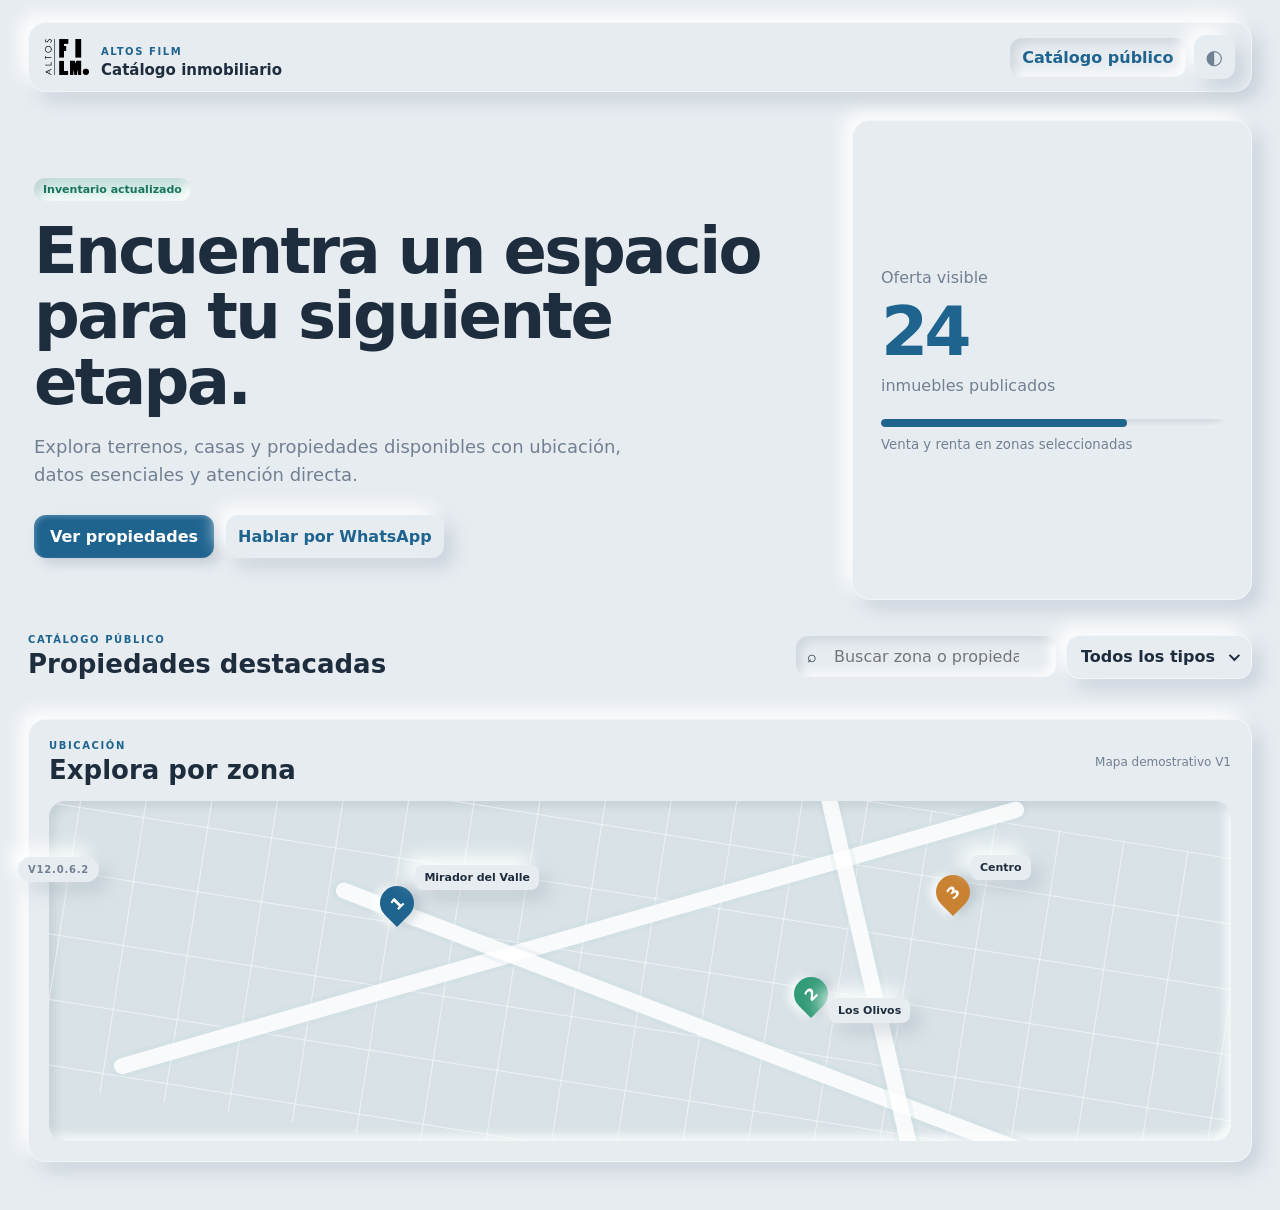
==== commit a4587f22: "V12.0.6.2" ====
--- a/portal/index.html
+++ b/portal/index.html
@@ -117,7 +117,12 @@
               </section>
 
               <section class="rpm-panel" id="propertiesPanel"><div class="panel-title"><div><span class="eyebrow">INVENTARIO</span><h3>Propiedades</h3></div><button class="primary-button">＋ Registrar propiedad</button></div><div class="table-toolbar"><input type="search" placeholder="Buscar por clave, zona o propietario" /><select><option>Todos los estados</option><option>Disponible</option><option>Apartado</option></select></div><div class="table-wrap"><table><thead><tr><th>Clave</th><th>Propiedad</th><th>Zona</th><th>Operación</th><th>Estado</th></tr></thead><tbody><tr><td>RPM-1001</td><td><strong>Casa Encino</strong><small>Casa · 3 recámaras</small></td><td>Mirador del Valle</td><td>Venta · $2,850,000</td><td><span class="tag green">Disponible</span></td></tr><tr><td>RPM-1002</td><td><strong>Terreno Los Olivos</strong><small>Terreno · 420 m²</small></td><td>Los Olivos</td><td>Venta · $980,000</td><td><span class="tag blue">Publicado</span></td></tr><tr><td>RPM-1003</td><td><strong>Casa Centro</strong><small>Casa · 2 recámaras</small></td><td>Centro</td><td>Renta · $12,500</td><td><span class="tag orange">Apartado</span></td></tr></tbody></table></div></section>
-              <section class="rpm-panel" id="crmPanel"><div class="panel-title"><div><span class="eyebrow">RELACIÓN COMERCIAL</span><h3>CRM inmobiliario</h3></div><button class="primary-button" id="newLead">＋ Nuevo contacto</button></div><div class="kanban"><div class="kanban-column"><div class="kanban-head"><span>Nuevo</span><b>3</b></div><article class="lead-card"><strong>Mariana López</strong><small>Casa Encino</small><span class="tag blue">Portal público</span></article><article class="lead-card"><strong>Jorge Hernández</strong><small>Terreno Los Olivos</small><span class="tag blue">WhatsApp</span></article></div><div class="kanban-column"><div class="kanban-head"><span>Contactado</span><b>2</b></div><article class="lead-card"><strong>Roberto Sánchez</strong><small>Casa Centro</small><span class="tag orange">Seguimiento</span></article></div><div class="kanban-column"><div class="kanban-head"><span>Visita agendada</span><b>1</b></div><article class="lead-card"><strong>Laura García</strong><small>Casa Encino</small><span class="tag green">24 sep</span></article></div></div></section>
+              <section class="rpm-panel" id="crmPanel">
+  <div class="panel-title"><div><span class="eyebrow">CRM INMOBILIARIO · V7.0</span><h3>CRM inmobiliario</h3><p class="panel-subtitle">Prospectos, clientes, propietarios e inversionistas con historial y próxima acción.</p></div><button class="primary-button" id="newCrmContact">＋ Nuevo contacto</button></div>
+  <div class="crm-toolbar glass-panel"><input id="crmSearch" type="search" placeholder="Buscar nombre, teléfono, correo o inmueble" /><select id="crmOwnerFilter"><option value="all">Todos los responsables</option></select><select id="crmTypeFilter"><option value="all">Todos los perfiles</option><option>Nuevo</option><option>Potencial</option><option>Calificado</option><option>Cliente efectivo</option><option>Propietario</option><option>Inversionista</option><option>Perdido</option></select></div>
+  <div class="crm-summary" id="crmSummary"></div>
+  <div class="crm-kanban" id="crmKanban"></div>
+</section>
               <section class="rpm-panel" id="collectionsPanel"><div class="panel-title"><div><span class="eyebrow">CONTROL FINANCIERO</span><h3>Cobranza y abonos</h3></div><button class="primary-button">＋ Registrar abono</button></div><div class="metric-grid compact-metrics"><article class="metric-card glass-panel"><span>Cartera total</span><strong>$1,240,500</strong><small>18 cuentas activas</small></article><article class="metric-card glass-panel"><span>Vencido</span><strong>$184,500</strong><small class="warning">3 cuentas requieren atención</small></article></div><div class="empty-state glass-panel"><span class="empty-icon">$</span><h3>Vista de cobranza preparada</h3><p>En la siguiente versión se conectarán contratos, calendarios de pago, abonos y comprobantes.</p></div></section>
               <section class="rpm-panel" id="documentsPanel"><div class="panel-title"><div><span class="eyebrow">EXPEDIENTES</span><h3>Documentación</h3></div><button class="primary-button">＋ Nuevo expediente</button></div><div class="empty-state glass-panel"><span class="empty-icon">▤</span><h3>Control documental preparado</h3><p>La V1 deja lista la navegación para expedientes de clientes, propiedades y operaciones.</p></div></section>
             </div>
@@ -127,7 +132,10 @@
     </div>
 
     <div class="modal-backdrop" id="leadModal" aria-hidden="true"><div class="modal glass-panel lead-capture-modal"><button class="modal-close" data-close-modal>×</button><span class="eyebrow">CAPTACIÓN DE INTERESADOS · V6.0</span><h3>Quiero información</h3><p>Tu solicitud quedará vinculada a la propiedad para que el asesor tenga todo el contexto.</p><form id="leadForm"><input type="hidden" name="propertyId" /><label>Nombre<input name="name" required maxlength="120" placeholder="Tu nombre" /></label><label>Teléfono<input name="phone" required inputmode="tel" placeholder="10 dígitos" /></label><label>Correo (opcional)<input name="email" type="email" placeholder="correo@ejemplo.com" /></label><label>Propiedad de interés<input name="propertyName" readonly placeholder="Consulta general" /></label><div class="lead-property-context" id="leadPropertyContext" hidden></div><label>Horario preferido<select name="preferredTime"><option value="">Cualquier horario</option><option>Mañana</option><option>Mediodía</option><option>Tarde</option><option>Noche</option></select></label><label>Mensaje<textarea name="message" rows="3" placeholder="¿Qué te gustaría conocer?"></textarea></label><label class="consent"><input name="consent" type="checkbox" required /> Acepto que la inmobiliaria me contacte.</label><div class="lead-actions"><button class="primary-button" type="submit">Enviar interés</button><button class="secondary-button whatsapp-lead-button" type="button" id="leadWhatsApp">WhatsApp</button></div><small class="lead-help">WhatsApp incluirá automáticamente la propiedad seleccionada.</small></form></div></div>
-    <div class="version-badge" title="Versión de desarrollo">V6.0</div><div class="toast" id="toast" role="status"></div>
+    <div class="version-badge" title="Versión de desarrollo">V12.0.6.2</div>
+<div class="modal-backdrop" id="crmContactModal" aria-hidden="true"><div class="modal glass-panel property-modal"><button class="modal-close" data-close-crm-modal>×</button><span class="eyebrow">CRM · V7.0</span><h3 id="crmContactModalTitle">Nuevo contacto</h3><form id="crmContactForm" class="property-form"><input type="hidden" name="sourceLeadId"/><label>Nombre<input name="name" required maxlength="120" /></label><label>Teléfono<input name="phone" required /></label><label>Correo<input name="email" type="email" /></label><label>Perfil<select name="contactType"><option>Nuevo</option><option>Potencial</option><option>Calificado</option><option>Cliente efectivo</option><option>Propietario</option><option>Inversionista</option><option>Perdido</option></select></label><label>Etapa<select name="stage"><option>Nuevo</option><option>Contactado</option><option>Calificado</option><option>Visita agendada</option><option>Negociación</option><option>Cerrado</option><option>Perdido</option></select></label><label>Responsable<input name="owner" placeholder="Asesor responsable" /></label><label>Inmueble / desarrollo<input name="propertyName" placeholder="Propiedad de interés" /></label><label>Próxima acción<input name="nextAction" placeholder="Llamar, visita, enviar propuesta…" /></label><label>Fecha próxima acción<input name="nextActionAt" type="datetime-local" /></label><label>Fuente<input name="source" placeholder="Portal, WhatsApp, referido…" /></label><label class="full-field">Preferencias<textarea name="preferences" rows="2" placeholder="Zona, presupuesto, tipo de inmueble…"></textarea></label><label class="full-field">Notas<textarea name="notes" rows="3"></textarea></label><div class="settings-actions full-field"><button class="primary-button" type="submit">Guardar contacto</button><button class="secondary-button" type="button" data-close-crm-modal>Cancelar</button></div></form></div></div>
+<div class="modal-backdrop" id="crmDetailModal" aria-hidden="true"><div class="modal glass-panel crm-detail-modal"><button class="modal-close" data-close-crm-detail>×</button><div id="crmDetailContent"></div></div></div>
+    <div class="toast" id="toast" role="status"></div>
     <script src="../config/firebase-config.js"></script>
     <script src="../src/js/app.js"></script>
   </body>
--- a/src/css/app.css
+++ b/src/css/app.css
@@ -82,3 +82,56 @@
 
 /* V6.0 - Captacion de interesados y WhatsApp */
 .lead-capture-modal{width:min(560px,100%)}.lead-actions{display:grid;grid-template-columns:1fr 1fr;gap:10px;margin-top:4px}.lead-help{display:block;color:var(--muted);margin-top:8px}.whatsapp-lead-button{color:#197253}.panel-subtitle{margin:5px 0 0;color:var(--muted);font-size:13px}.lead-inbox-toolbar{display:flex;justify-content:flex-end;color:var(--muted);font-size:12px;font-weight:750;margin-bottom:12px}.public-leads-list{display:grid;gap:10px}.public-lead-row{display:grid;grid-template-columns:1fr 1.4fr .8fr auto;gap:14px;align-items:center;padding:14px}.public-lead-row small{display:block;color:var(--muted);margin-top:5px}.public-lead-row .tag{width:max-content;max-width:100%}#leadForm select{border:0;border-radius:12px;background:var(--surface);box-shadow:var(--pressed-shadow);color:var(--ink);padding:11px 12px;width:100%}@media(max-width:800px){.public-lead-row{grid-template-columns:1fr}.lead-actions{grid-template-columns:1fr}}
+
+/* V7.0 - CRM inmobiliario */
+.crm-toolbar{display:grid;grid-template-columns:1.5fr .8fr .8fr;gap:10px;padding:12px;margin-bottom:14px;overflow:visible}.crm-toolbar input,.crm-toolbar select{border:0;border-radius:12px;background:var(--surface);box-shadow:var(--pressed-shadow);color:var(--ink);padding:11px 12px;width:100%}.crm-summary{display:grid;grid-template-columns:repeat(4,minmax(0,1fr));gap:12px;margin-bottom:14px}.crm-summary>div{padding:15px;border-radius:16px;background:var(--surface);box-shadow:var(--soft-shadow)}.crm-summary strong{display:block;font-size:24px;color:var(--primary)}.crm-summary span{font-size:11px;color:var(--muted)}.crm-kanban{display:grid;grid-template-columns:repeat(7,minmax(230px,1fr));gap:12px;overflow-x:auto;padding:2px 2px 14px}.crm-stage{min-height:240px;border-radius:18px;background:var(--surface);box-shadow:var(--pressed-shadow);padding:11px}.crm-stage-head{display:flex;justify-content:space-between;align-items:center;margin-bottom:10px;font-size:12px;font-weight:850}.crm-stage-head b{background:var(--surface);box-shadow:var(--soft-shadow);border-radius:999px;padding:4px 8px}.crm-contact-card{display:grid;gap:7px;padding:12px;margin-bottom:9px;border-radius:14px;background:var(--surface);box-shadow:var(--soft-shadow);cursor:pointer}.crm-contact-card:hover{transform:translateY(-1px)}.crm-contact-card small{color:var(--muted)}.crm-contact-meta{display:flex;gap:6px;flex-wrap:wrap}.crm-contact-next{font-size:10px;color:var(--primary);font-weight:800}.crm-detail-modal{width:min(760px,100%);max-height:calc(100vh - 30px);overflow:auto}.crm-detail-head{padding-right:35px}.crm-detail-grid{display:grid;grid-template-columns:1fr 1fr;gap:10px;margin:16px 0}.crm-detail-grid>div,.crm-activity{padding:12px;border-radius:13px;background:var(--surface);box-shadow:var(--pressed-shadow)}.crm-activity-form{display:grid;grid-template-columns:.7fr 1fr 1.5fr auto;gap:8px;margin:12px 0}.crm-activity-form input,.crm-activity-form select{border:0;border-radius:11px;background:var(--surface);box-shadow:var(--pressed-shadow);color:var(--ink);padding:10px}.crm-timeline{display:grid;gap:8px}.crm-activity small{display:block;color:var(--muted);margin-top:4px}.crm-card-actions{display:flex;gap:6px}.crm-card-actions button{font-size:10px}.crm-empty{color:var(--muted);font-size:12px;padding:12px}.public-lead-row .convert-crm{white-space:nowrap}@media(max-width:900px){.crm-toolbar{grid-template-columns:1fr}.crm-summary{grid-template-columns:repeat(2,1fr)}.crm-detail-grid{grid-template-columns:1fr}.crm-activity-form{grid-template-columns:1fr}}@media(max-width:480px){.crm-summary{grid-template-columns:1fr}}
+
+/* V7.0.1 - CRM responsive containment fix */
+.rpm-layout{min-width:0}
+.rpm-main,.rpm-content,.rpm-layout>main,.rpm-layout>section{min-width:0;max-width:100%}
+#crmPanel{min-width:0;max-width:100%;overflow:hidden}
+#crmPanel .panel-title{width:100%;min-width:0;align-items:flex-end;flex-wrap:wrap}
+#crmPanel .panel-title>div{min-width:0;flex:1 1 420px}
+#crmPanel .panel-title .primary-button{flex:0 0 auto;max-width:100%}
+.crm-toolbar{width:100%;min-width:0;max-width:100%;grid-template-columns:minmax(240px,1.5fr) minmax(180px,.8fr) minmax(180px,.8fr)}
+.crm-toolbar>*{min-width:0;max-width:100%}
+.crm-summary{width:100%;min-width:0;max-width:100%}
+.crm-kanban{width:100%;min-width:0;max-width:100%;overscroll-behavior-x:contain;-webkit-overflow-scrolling:touch}
+@media(max-width:1180px){.crm-toolbar{grid-template-columns:1fr 1fr}.crm-toolbar>input{grid-column:1/-1}}
+@media(max-width:760px){#crmPanel .panel-title{align-items:stretch}#crmPanel .panel-title .primary-button{width:100%}.crm-toolbar{grid-template-columns:1fr}.crm-toolbar>input{grid-column:auto}.crm-summary{grid-template-columns:repeat(2,minmax(0,1fr))}}
+@media(max-width:480px){.crm-summary{grid-template-columns:1fr}}
+
+/* V8.0 · Operaciones y expedientes */
+.operation-summary{display:grid;grid-template-columns:repeat(4,minmax(0,1fr));gap:12px;margin:16px 0 18px}.operation-summary>div{padding:16px;border-radius:16px;background:var(--surface);box-shadow:var(--light-shadow),var(--dark-shadow);display:grid;gap:5px}.operation-summary strong{font-size:24px;color:var(--primary)}.operation-summary span{font-size:11px;color:var(--muted)}.operation-toolbar{display:grid;grid-template-columns:minmax(240px,1.6fr) minmax(190px,.7fr) minmax(190px,.7fr);gap:10px;padding:12px;margin-bottom:16px;overflow:visible}.operation-toolbar input{width:100%;min-width:0;border:0;border-radius:14px;background:var(--surface);box-shadow:var(--pressed-shadow);color:var(--ink);padding:12px 14px}.operation-toolbar .rpm-select{width:100%;min-width:0}.operations-list{display:grid;gap:12px}.operation-card{display:grid;grid-template-columns:minmax(180px,1.2fr) minmax(180px,1fr) repeat(3,minmax(120px,.7fr)) auto;gap:14px;align-items:center;padding:16px;border-radius:18px;background:var(--surface);box-shadow:var(--light-shadow),var(--dark-shadow)}.operation-card strong,.operation-card small{display:block}.operation-card small{color:var(--muted);margin-top:4px}.operation-card .op-status{justify-self:start}.operation-card button{white-space:nowrap}.operation-detail-modal{width:min(900px,100%);max-height:calc(100vh - 32px);overflow:auto}.operation-detail-grid{display:grid;grid-template-columns:repeat(3,minmax(0,1fr));gap:10px;margin:16px 0}.operation-detail-grid>div{padding:13px;border-radius:14px;background:var(--surface);box-shadow:var(--pressed-shadow);display:grid;gap:4px}.operation-detail-grid small{color:var(--muted)}.operation-checklist{display:grid;gap:8px;margin:12px 0 18px}.operation-check{display:flex;align-items:center;justify-content:space-between;gap:12px;padding:12px;border-radius:13px;background:var(--surface);box-shadow:var(--pressed-shadow)}.operation-check label{display:flex;align-items:center;gap:9px;font-weight:700}.operation-history{display:grid;gap:8px}.operation-history>div{padding:11px 12px;border-left:3px solid var(--primary);background:var(--surface);border-radius:0 12px 12px 0}.operation-history small{display:block;color:var(--muted);margin-top:3px}@media(max-width:1050px){.operation-card{grid-template-columns:repeat(2,minmax(0,1fr))}.operation-card button{justify-self:start}.operation-summary{grid-template-columns:repeat(2,minmax(0,1fr))}}@media(max-width:760px){.operation-toolbar{grid-template-columns:1fr}.operation-card{grid-template-columns:1fr}.operation-detail-grid{grid-template-columns:1fr 1fr}}@media(max-width:480px){.operation-summary,.operation-detail-grid{grid-template-columns:1fr}}
+
+
+/* V9.0 · Cobranza, abonos, deudas y saldos */
+.collection-summary{display:grid;grid-template-columns:repeat(4,minmax(0,1fr));gap:12px;margin:16px 0 18px}.collection-summary>div{padding:16px;border-radius:16px;background:var(--surface);box-shadow:var(--light-shadow),var(--dark-shadow);display:grid;gap:5px}.collection-summary strong{font-size:24px;color:var(--primary)}.collection-summary span{font-size:11px;color:var(--muted)}.collection-toolbar{display:grid;grid-template-columns:minmax(240px,1.6fr) minmax(190px,.7fr) minmax(190px,.7fr);gap:10px;padding:12px;margin-bottom:16px;overflow:visible}.collection-toolbar input{width:100%;min-width:0;border:0;border-radius:14px;background:var(--surface);box-shadow:var(--pressed-shadow);color:var(--ink);padding:12px 14px}.collection-toolbar .rpm-select{width:100%;min-width:0}.collections-list{display:grid;gap:12px}.collection-card{display:grid;grid-template-columns:minmax(190px,1.2fr) repeat(3,minmax(130px,.75fr)) minmax(130px,.75fr) auto;gap:14px;align-items:center;padding:16px;border-radius:18px;background:var(--surface);box-shadow:var(--light-shadow),var(--dark-shadow)}.collection-card strong,.collection-card small{display:block}.collection-card small{color:var(--muted);margin-top:4px}.collection-actions{display:flex;gap:7px;flex-wrap:wrap}.collection-actions button{white-space:nowrap}.collection-status{width:max-content}.collection-status.overdue{color:#a84b32}.collection-status.paid{color:#197253}.collection-detail-grid{display:grid;grid-template-columns:repeat(3,minmax(0,1fr));gap:10px;margin:16px 0}.collection-detail-grid>div{padding:13px;border-radius:14px;background:var(--surface);box-shadow:var(--pressed-shadow);display:grid;gap:4px}.payment-history{display:grid;gap:8px;margin-top:12px}.payment-row{display:grid;grid-template-columns:1fr .8fr .8fr;gap:10px;padding:11px 12px;border-radius:13px;background:var(--surface);box-shadow:var(--pressed-shadow)}@media(max-width:1050px){.collection-card{grid-template-columns:repeat(2,minmax(0,1fr))}.collection-summary{grid-template-columns:repeat(2,minmax(0,1fr))}}@media(max-width:760px){.collection-toolbar,.collection-card{grid-template-columns:1fr}.collection-detail-grid{grid-template-columns:1fr 1fr}.payment-row{grid-template-columns:1fr}}@media(max-width:480px){.collection-summary,.collection-detail-grid{grid-template-columns:1fr}}
+
+/* V10.0 · Dashboard y reportes */
+.dashboard-period,.report-filters{display:flex;align-items:end;justify-content:space-between;gap:14px;padding:12px 14px;margin:12px 0 16px;flex-wrap:wrap}.dashboard-period label,.report-filters label{display:grid;gap:6px;font-size:11px;color:var(--muted);font-weight:800}.dashboard-period select,.report-filters select{min-width:190px;border:0;border-radius:14px;background:var(--surface);box-shadow:var(--pressed-shadow);color:var(--ink);padding:11px 36px 11px 13px}.dashboard-period span{font-size:11px;color:var(--muted)}.analytics-grid{display:grid;grid-template-columns:1fr 1fr;gap:16px;margin-top:16px}.analytics-bars{display:grid;gap:12px;margin-top:14px}.analytics-row{display:grid;grid-template-columns:minmax(90px,140px) 1fr auto;gap:10px;align-items:center}.analytics-row span{font-size:11px;color:var(--muted);overflow:hidden;text-overflow:ellipsis;white-space:nowrap}.analytics-track{height:10px;border-radius:999px;background:var(--surface);box-shadow:var(--pressed-shadow);overflow:hidden}.analytics-fill{height:100%;border-radius:inherit;background:linear-gradient(90deg,var(--primary),#70b8d4);min-width:3px}.analytics-row strong{font-size:12px}.report-filters{justify-content:flex-start}.report-summary{display:grid;grid-template-columns:repeat(4,minmax(0,1fr));gap:12px;margin:16px 0}.report-summary>div{padding:16px;border-radius:16px;background:var(--surface);box-shadow:var(--light-shadow),var(--dark-shadow);display:grid;gap:5px}.report-summary strong{font-size:23px;color:var(--primary)}.report-summary span{font-size:11px;color:var(--muted)}.report-table{padding:16px}.report-table table{width:100%}@media(max-width:900px){.analytics-grid{grid-template-columns:1fr}.report-summary{grid-template-columns:repeat(2,minmax(0,1fr))}}@media(max-width:600px){.dashboard-period,.report-filters{align-items:stretch}.dashboard-period label,.report-filters label,.dashboard-period select,.report-filters select{width:100%;min-width:0}.report-summary{grid-template-columns:1fr}.analytics-row{grid-template-columns:90px 1fr auto}}
+
+/* V11.0 · Automatizaciones e integraciones */
+.automation-summary{display:grid;grid-template-columns:repeat(4,minmax(0,1fr));gap:12px;margin:16px 0}.automation-summary>div{padding:16px;border-radius:16px;background:var(--surface);box-shadow:var(--light-shadow),var(--dark-shadow);display:grid;gap:5px}.automation-summary strong{font-size:23px;color:var(--primary)}.automation-summary span{font-size:11px;color:var(--muted)}.automation-grid{display:grid;grid-template-columns:1fr 1fr;gap:16px;margin:16px 0}.automation-form{display:grid;gap:12px;margin-top:14px}.automation-form label{display:grid;gap:6px;font-size:11px;color:var(--muted);font-weight:800}.automation-form label>div{font-size:13px;color:var(--ink);display:flex;gap:8px;align-items:center}.automation-form input[type=number],.automation-form textarea{width:100%;border:0;border-radius:14px;background:var(--surface);box-shadow:var(--pressed-shadow);color:var(--ink);padding:11px 13px;resize:vertical}.automation-alerts{display:grid;gap:10px;margin-top:14px}.automation-alert{padding:13px;border-radius:14px;background:var(--surface);box-shadow:var(--pressed-shadow);display:grid;grid-template-columns:1fr auto;gap:10px;align-items:center}.automation-alert small{display:block;color:var(--muted);margin-top:4px}.automation-alert-actions{display:flex;gap:7px;flex-wrap:wrap}.integration-list{display:grid;gap:10px;margin-top:14px}.integration-list>div{padding:13px;border-radius:14px;background:var(--surface);box-shadow:var(--pressed-shadow);display:grid;grid-template-columns:1fr auto;gap:5px 10px;align-items:center}.integration-list small{grid-column:1/-1;color:var(--muted)}.status-chip{font-size:10px;font-weight:800;padding:5px 9px;border-radius:999px;background:var(--surface);box-shadow:var(--pressed-shadow)}.status-chip.ok{color:#197253}@media(max-width:900px){.automation-grid{grid-template-columns:1fr}.automation-summary{grid-template-columns:repeat(2,minmax(0,1fr))}}@media(max-width:520px){.automation-summary{grid-template-columns:1fr}.automation-alert{grid-template-columns:1fr}.integration-list>div{grid-template-columns:1fr}.integration-list small{grid-column:auto}}
+
+/* V12 · Seguridad, respaldo y publicación */
+.security-summary{display:grid;grid-template-columns:repeat(4,minmax(0,1fr));gap:12px;margin:14px 0}.security-summary>div,.environment-card{padding:16px;border:1px solid rgba(120,145,165,.18);border-radius:18px;background:rgba(255,255,255,.35);box-shadow:0 10px 28px rgba(32,55,75,.07)}.security-summary strong{display:block;font-size:1.45rem}.security-summary span,.environment-card span{display:block;color:var(--muted);font-size:.82rem;margin-top:4px}.security-grid{display:grid;grid-template-columns:repeat(2,minmax(0,1fr));gap:16px;margin-top:16px}.security-checks{display:grid;gap:10px}.security-check{display:flex;align-items:flex-start;gap:10px;padding:11px 12px;border-radius:14px;background:rgba(255,255,255,.28)}.security-check b{min-width:22px}.security-check.ok b{color:#198a68}.security-check.warn b{color:#b26a13}.deployment-checklist{display:grid;gap:11px}.deployment-checklist label{display:flex;gap:9px;align-items:center;padding:10px 12px;border-radius:14px;background:rgba(255,255,255,.26);cursor:pointer}.environment-card{margin:10px 0}.security-note{margin-top:14px;color:var(--muted);line-height:1.55}body.dark-mode .security-summary>div,body.dark-mode .environment-card,body.dark-mode .security-check,body.dark-mode .deployment-checklist label{background:rgba(13,31,46,.5)}@media(max-width:900px){.security-summary{grid-template-columns:repeat(2,minmax(0,1fr))}.security-grid{grid-template-columns:1fr}}@media(max-width:520px){.security-summary{grid-template-columns:1fr}}
+/* V12.0.1 · control unificado de visibilidad publica */
+.visibility-switch{display:inline-flex;align-items:center;gap:7px;min-width:92px;padding:6px 9px;border-radius:999px;background:var(--surface);box-shadow:var(--pressed-shadow);color:var(--muted);font-size:11px;font-weight:800;white-space:nowrap}.visibility-switch span{position:relative;width:30px;height:17px;border-radius:999px;background:var(--surface-dark);box-shadow:inset 2px 2px 4px rgba(128,145,160,.25),inset -2px -2px 4px rgba(255,255,255,.75);transition:.2s}.visibility-switch span::after{content:"";position:absolute;width:13px;height:13px;left:2px;top:2px;border-radius:50%;background:var(--muted);transition:.2s}.visibility-switch.is-on{color:var(--green)}.visibility-switch.is-on span{background:rgba(50,155,120,.22)}.visibility-switch.is-on span::after{left:15px;background:var(--green)}.development-actions,.row-actions{display:flex;align-items:center;gap:8px;flex-wrap:wrap}
+
+/* ===== V12.0.5 · Centro de Nueva acción ===== */
+.quick-action-modal{max-width:760px;width:min(92vw,760px)}
+.quick-action-intro{margin:0 0 16px;color:var(--muted)}
+.quick-action-grid{display:grid;grid-template-columns:repeat(2,minmax(0,1fr));gap:12px;margin-top:16px}
+.quick-action-card{appearance:none;border:1px solid rgba(120,145,165,.28);background:rgba(255,255,255,.38);border-radius:18px;padding:16px;text-align:left;display:flex;gap:12px;align-items:flex-start;cursor:pointer;color:inherit;box-shadow:0 10px 28px rgba(28,58,78,.08);transition:.18s ease}
+.quick-action-card:hover,.quick-action-card:focus-visible{transform:translateY(-2px);border-color:rgba(17,113,159,.45);box-shadow:0 14px 34px rgba(28,58,78,.14);outline:none}
+.quick-action-card.context-action{border-color:rgba(18,126,171,.55);background:rgba(87,183,224,.13)}
+.quick-action-icon{width:38px;height:38px;border-radius:12px;display:grid;place-items:center;background:rgba(24,126,169,.12);font-size:18px;flex:0 0 auto}
+.quick-action-card strong{display:block;font-size:.94rem;margin-bottom:3px}.quick-action-card small{display:block;color:var(--muted);line-height:1.35}
+.quick-action-section{grid-column:1/-1;margin:6px 0 -2px;font-size:.7rem;font-weight:800;letter-spacing:.12em;color:var(--muted);text-transform:uppercase}
+@media(max-width:650px){.quick-action-grid{grid-template-columns:1fr}.quick-action-section{grid-column:1}.quick-action-modal{max-height:88vh;overflow:auto}}
+body.dark-mode .quick-action-card{background:rgba(255,255,255,.045);border-color:rgba(255,255,255,.12)}
+body.dark-mode .quick-action-card.context-action{background:rgba(34,148,197,.12);border-color:rgba(79,190,235,.42)}
+
+/* V12.0.6 */
+.geo-picker{height:230px;border-radius:16px;overflow:hidden;margin:12px 0;z-index:1}.geo-fields{display:grid;grid-template-columns:repeat(3,minmax(0,1fr));gap:12px}.geo-editor{padding:14px;border:1px solid rgba(125,155,178,.35);border-radius:16px;margin:12px 0}.geo-editor p{font-size:12px}.geo-public-map{height:330px;width:100%;border-radius:16px;overflow:hidden;z-index:1}.report-export-actions{display:flex;gap:8px;flex-wrap:wrap}.geo-popup{display:flex;flex-direction:column;gap:8px;min-width:170px}@media(max-width:600px){.geo-fields{grid-template-columns:1fr}}
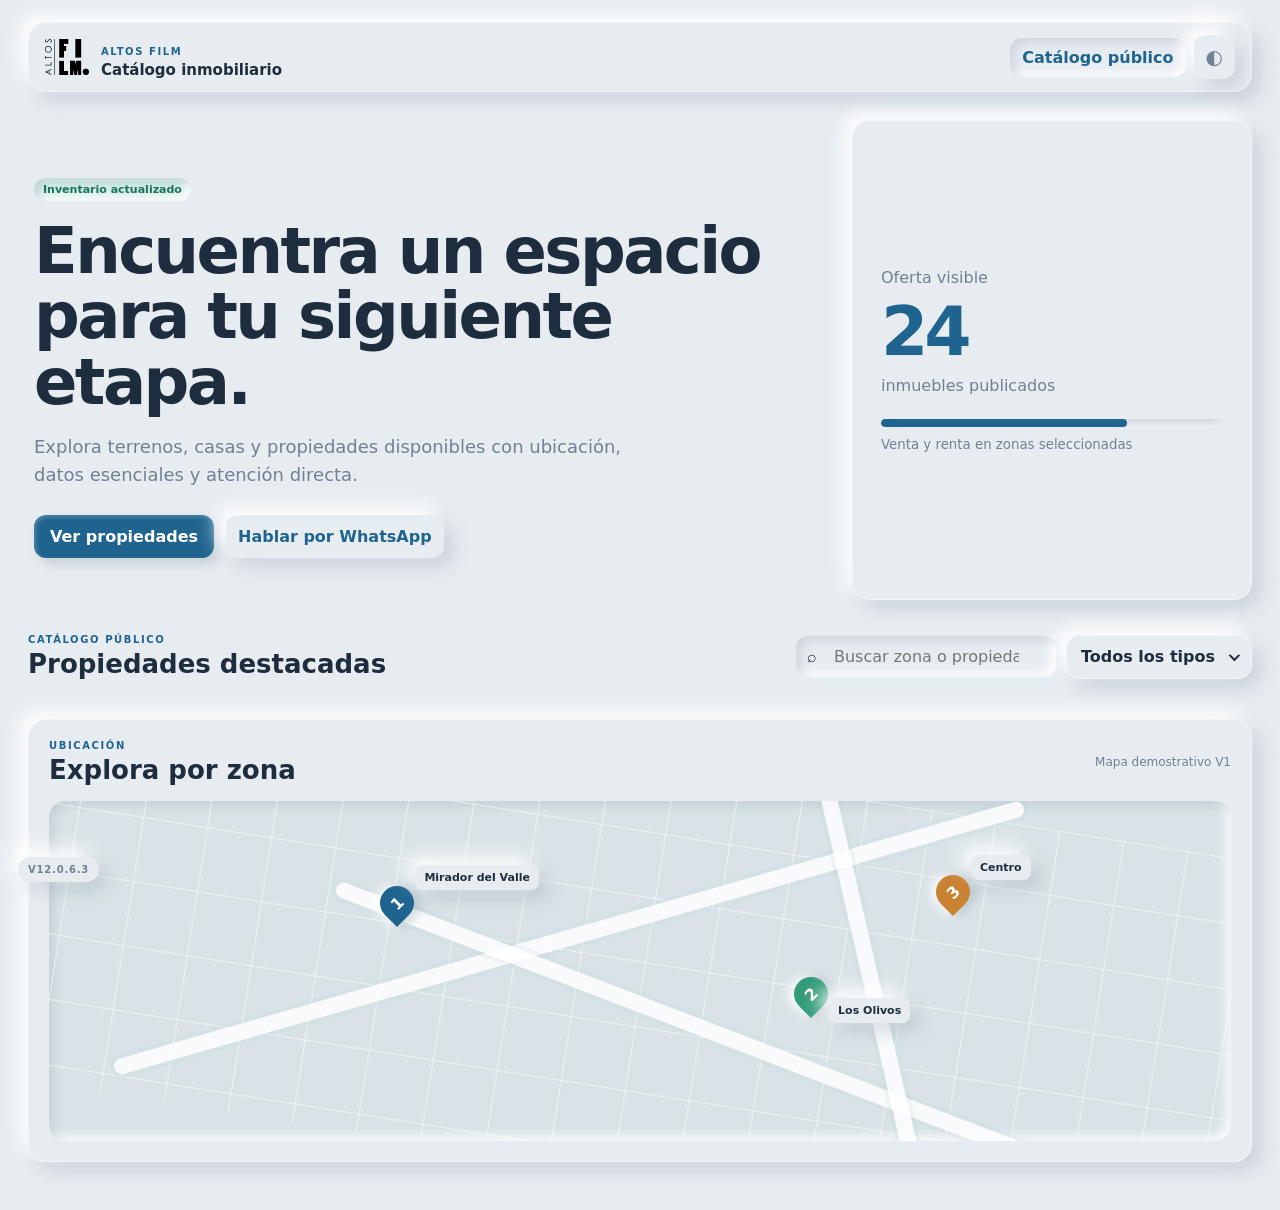
==== commit 7a6f73ed: "v12.0.6.3" ====
--- a/portal/index.html
+++ b/portal/index.html
@@ -132,7 +132,7 @@
     </div>
 
     <div class="modal-backdrop" id="leadModal" aria-hidden="true"><div class="modal glass-panel lead-capture-modal"><button class="modal-close" data-close-modal>×</button><span class="eyebrow">CAPTACIÓN DE INTERESADOS · V6.0</span><h3>Quiero información</h3><p>Tu solicitud quedará vinculada a la propiedad para que el asesor tenga todo el contexto.</p><form id="leadForm"><input type="hidden" name="propertyId" /><label>Nombre<input name="name" required maxlength="120" placeholder="Tu nombre" /></label><label>Teléfono<input name="phone" required inputmode="tel" placeholder="10 dígitos" /></label><label>Correo (opcional)<input name="email" type="email" placeholder="correo@ejemplo.com" /></label><label>Propiedad de interés<input name="propertyName" readonly placeholder="Consulta general" /></label><div class="lead-property-context" id="leadPropertyContext" hidden></div><label>Horario preferido<select name="preferredTime"><option value="">Cualquier horario</option><option>Mañana</option><option>Mediodía</option><option>Tarde</option><option>Noche</option></select></label><label>Mensaje<textarea name="message" rows="3" placeholder="¿Qué te gustaría conocer?"></textarea></label><label class="consent"><input name="consent" type="checkbox" required /> Acepto que la inmobiliaria me contacte.</label><div class="lead-actions"><button class="primary-button" type="submit">Enviar interés</button><button class="secondary-button whatsapp-lead-button" type="button" id="leadWhatsApp">WhatsApp</button></div><small class="lead-help">WhatsApp incluirá automáticamente la propiedad seleccionada.</small></form></div></div>
-    <div class="version-badge" title="Versión de desarrollo">V12.0.6.2</div>
+    <div class="version-badge" title="Versión de desarrollo">V12.0.6.3</div>
 <div class="modal-backdrop" id="crmContactModal" aria-hidden="true"><div class="modal glass-panel property-modal"><button class="modal-close" data-close-crm-modal>×</button><span class="eyebrow">CRM · V7.0</span><h3 id="crmContactModalTitle">Nuevo contacto</h3><form id="crmContactForm" class="property-form"><input type="hidden" name="sourceLeadId"/><label>Nombre<input name="name" required maxlength="120" /></label><label>Teléfono<input name="phone" required /></label><label>Correo<input name="email" type="email" /></label><label>Perfil<select name="contactType"><option>Nuevo</option><option>Potencial</option><option>Calificado</option><option>Cliente efectivo</option><option>Propietario</option><option>Inversionista</option><option>Perdido</option></select></label><label>Etapa<select name="stage"><option>Nuevo</option><option>Contactado</option><option>Calificado</option><option>Visita agendada</option><option>Negociación</option><option>Cerrado</option><option>Perdido</option></select></label><label>Responsable<input name="owner" placeholder="Asesor responsable" /></label><label>Inmueble / desarrollo<input name="propertyName" placeholder="Propiedad de interés" /></label><label>Próxima acción<input name="nextAction" placeholder="Llamar, visita, enviar propuesta…" /></label><label>Fecha próxima acción<input name="nextActionAt" type="datetime-local" /></label><label>Fuente<input name="source" placeholder="Portal, WhatsApp, referido…" /></label><label class="full-field">Preferencias<textarea name="preferences" rows="2" placeholder="Zona, presupuesto, tipo de inmueble…"></textarea></label><label class="full-field">Notas<textarea name="notes" rows="3"></textarea></label><div class="settings-actions full-field"><button class="primary-button" type="submit">Guardar contacto</button><button class="secondary-button" type="button" data-close-crm-modal>Cancelar</button></div></form></div></div>
 <div class="modal-backdrop" id="crmDetailModal" aria-hidden="true"><div class="modal glass-panel crm-detail-modal"><button class="modal-close" data-close-crm-detail>×</button><div id="crmDetailContent"></div></div></div>
     <div class="toast" id="toast" role="status"></div>
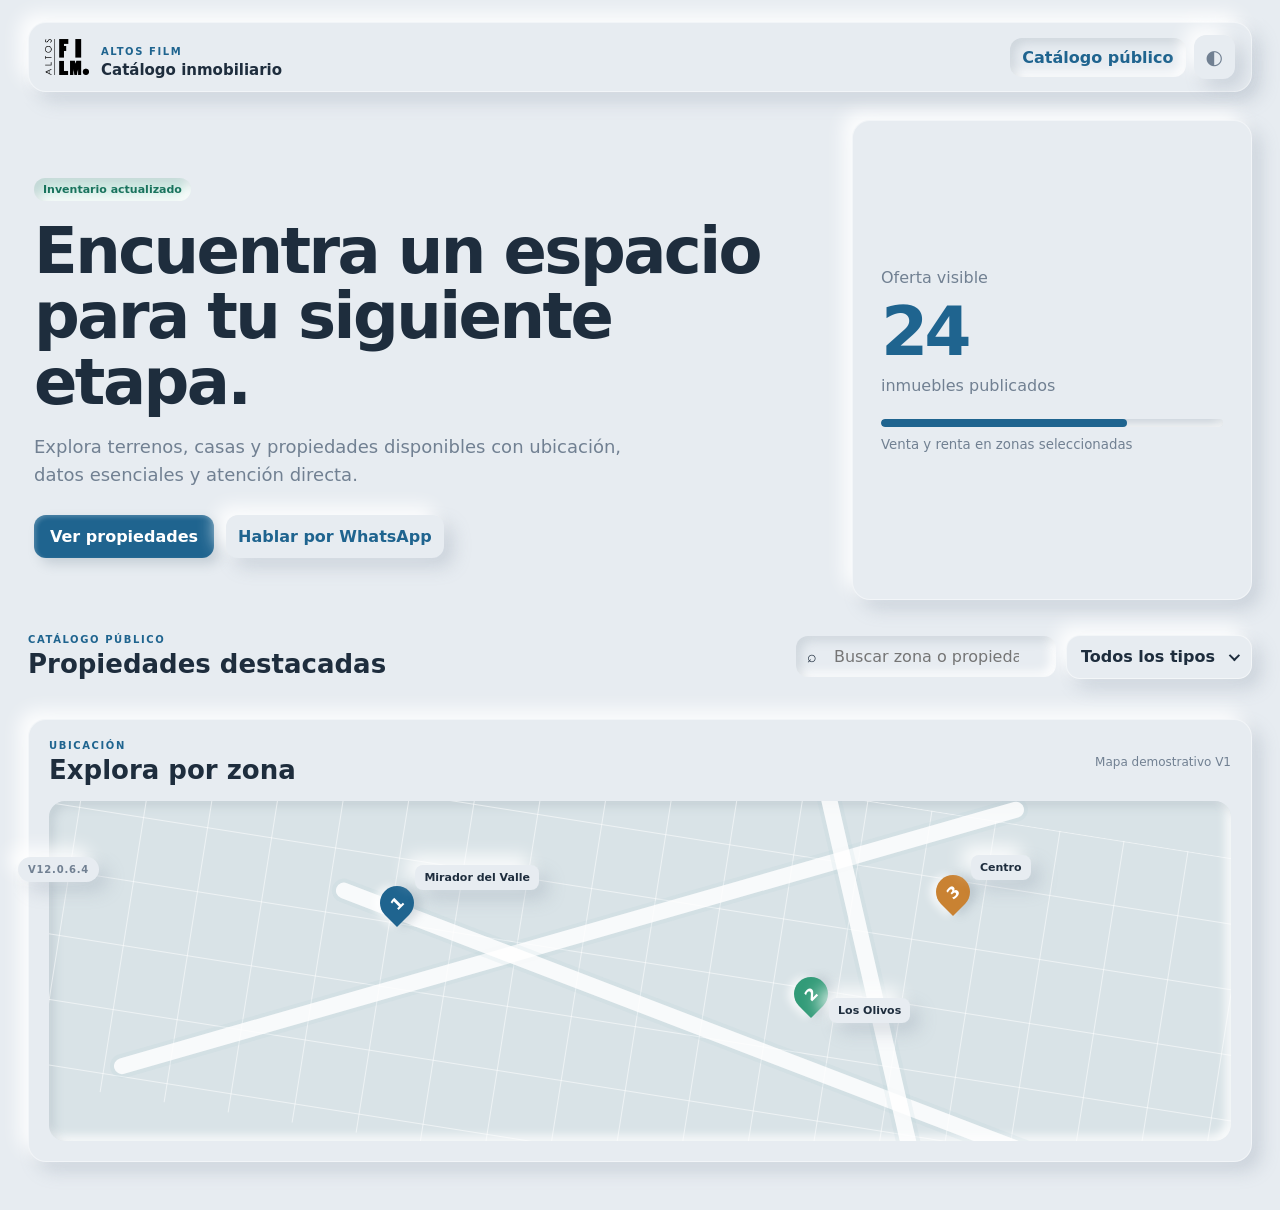
==== commit b11cb77b: "V12.06.4" ====
--- a/portal/index.html
+++ b/portal/index.html
@@ -131,8 +131,8 @@
       </main>
     </div>
 
-    <div class="modal-backdrop" id="leadModal" aria-hidden="true"><div class="modal glass-panel lead-capture-modal"><button class="modal-close" data-close-modal>×</button><span class="eyebrow">CAPTACIÓN DE INTERESADOS · V6.0</span><h3>Quiero información</h3><p>Tu solicitud quedará vinculada a la propiedad para que el asesor tenga todo el contexto.</p><form id="leadForm"><input type="hidden" name="propertyId" /><label>Nombre<input name="name" required maxlength="120" placeholder="Tu nombre" /></label><label>Teléfono<input name="phone" required inputmode="tel" placeholder="10 dígitos" /></label><label>Correo (opcional)<input name="email" type="email" placeholder="correo@ejemplo.com" /></label><label>Propiedad de interés<input name="propertyName" readonly placeholder="Consulta general" /></label><div class="lead-property-context" id="leadPropertyContext" hidden></div><label>Horario preferido<select name="preferredTime"><option value="">Cualquier horario</option><option>Mañana</option><option>Mediodía</option><option>Tarde</option><option>Noche</option></select></label><label>Mensaje<textarea name="message" rows="3" placeholder="¿Qué te gustaría conocer?"></textarea></label><label class="consent"><input name="consent" type="checkbox" required /> Acepto que la inmobiliaria me contacte.</label><div class="lead-actions"><button class="primary-button" type="submit">Enviar interés</button><button class="secondary-button whatsapp-lead-button" type="button" id="leadWhatsApp">WhatsApp</button></div><small class="lead-help">WhatsApp incluirá automáticamente la propiedad seleccionada.</small></form></div></div>
-    <div class="version-badge" title="Versión de desarrollo">V12.0.6.3</div>
+    <div class="modal-backdrop" id="leadModal" aria-hidden="true"><div class="modal glass-panel lead-capture-modal"><button class="modal-close" data-close-modal>×</button><span class="eyebrow">CAPTACIÓN DE INTERESADOS · V6.0</span><h3>Quiero información</h3><p>Tu solicitud quedará vinculada a la propiedad para que el asesor tenga todo el contexto.</p><form id="leadForm"><input type="hidden" name="propertyId" /><label>Nombre<input name="name" required maxlength="120" placeholder="Tu nombre" /></label><label>Teléfono<input name="phone" required inputmode="tel" placeholder="10 dígitos" /></label><label>Correo (opcional)<input name="email" type="email" placeholder="correo@ejemplo.com" /></label><label>Propiedad de interés<input name="propertyName" readonly placeholder="Consulta general" /></label><div class="lead-property-context" id="leadPropertyContext" hidden></div><label>Horario preferido<select name="preferredTime"><option value="">Cualquier horario</option><option>Mañana</option><option>Mediodía</option><option>Tarde</option><option>Noche</option></select></label><label>Mensaje<textarea name="message" rows="3" placeholder="¿Qué te gustaría conocer?"></textarea></label><label class="consent"><input name="consent" type="checkbox" required /> Acepto que la inmobiliaria me contacte.</label><div class="lead-actions"><button class="primary-button" type="submit">Enviar interés</button></div><small class="lead-help">Primero guardaremos tu solicitud en el RPM y después se abrirá WhatsApp con tu mensaje preparado.</small></form></div></div>
+    <div class="version-badge" title="Versión de desarrollo">V12.0.6.4</div>
 <div class="modal-backdrop" id="crmContactModal" aria-hidden="true"><div class="modal glass-panel property-modal"><button class="modal-close" data-close-crm-modal>×</button><span class="eyebrow">CRM · V7.0</span><h3 id="crmContactModalTitle">Nuevo contacto</h3><form id="crmContactForm" class="property-form"><input type="hidden" name="sourceLeadId"/><label>Nombre<input name="name" required maxlength="120" /></label><label>Teléfono<input name="phone" required /></label><label>Correo<input name="email" type="email" /></label><label>Perfil<select name="contactType"><option>Nuevo</option><option>Potencial</option><option>Calificado</option><option>Cliente efectivo</option><option>Propietario</option><option>Inversionista</option><option>Perdido</option></select></label><label>Etapa<select name="stage"><option>Nuevo</option><option>Contactado</option><option>Calificado</option><option>Visita agendada</option><option>Negociación</option><option>Cerrado</option><option>Perdido</option></select></label><label>Responsable<input name="owner" placeholder="Asesor responsable" /></label><label>Inmueble / desarrollo<input name="propertyName" placeholder="Propiedad de interés" /></label><label>Próxima acción<input name="nextAction" placeholder="Llamar, visita, enviar propuesta…" /></label><label>Fecha próxima acción<input name="nextActionAt" type="datetime-local" /></label><label>Fuente<input name="source" placeholder="Portal, WhatsApp, referido…" /></label><label class="full-field">Preferencias<textarea name="preferences" rows="2" placeholder="Zona, presupuesto, tipo de inmueble…"></textarea></label><label class="full-field">Notas<textarea name="notes" rows="3"></textarea></label><div class="settings-actions full-field"><button class="primary-button" type="submit">Guardar contacto</button><button class="secondary-button" type="button" data-close-crm-modal>Cancelar</button></div></form></div></div>
 <div class="modal-backdrop" id="crmDetailModal" aria-hidden="true"><div class="modal glass-panel crm-detail-modal"><button class="modal-close" data-close-crm-detail>×</button><div id="crmDetailContent"></div></div></div>
     <div class="toast" id="toast" role="status"></div>
--- a/src/css/app.css
+++ b/src/css/app.css
@@ -135,3 +135,6 @@
 
 /* V12.0.6 */
 .geo-picker{height:230px;border-radius:16px;overflow:hidden;margin:12px 0;z-index:1}.geo-fields{display:grid;grid-template-columns:repeat(3,minmax(0,1fr));gap:12px}.geo-editor{padding:14px;border:1px solid rgba(125,155,178,.35);border-radius:16px;margin:12px 0}.geo-editor p{font-size:12px}.geo-public-map{height:330px;width:100%;border-radius:16px;overflow:hidden;z-index:1}.report-export-actions{display:flex;gap:8px;flex-wrap:wrap}.geo-popup{display:flex;flex-direction:column;gap:8px;min-width:170px}@media(max-width:600px){.geo-fields{grid-template-columns:1fr}}
+
+/* V12.0.6.4: una sola acción de captura */
+.lead-actions{grid-template-columns:minmax(0,1fr)}
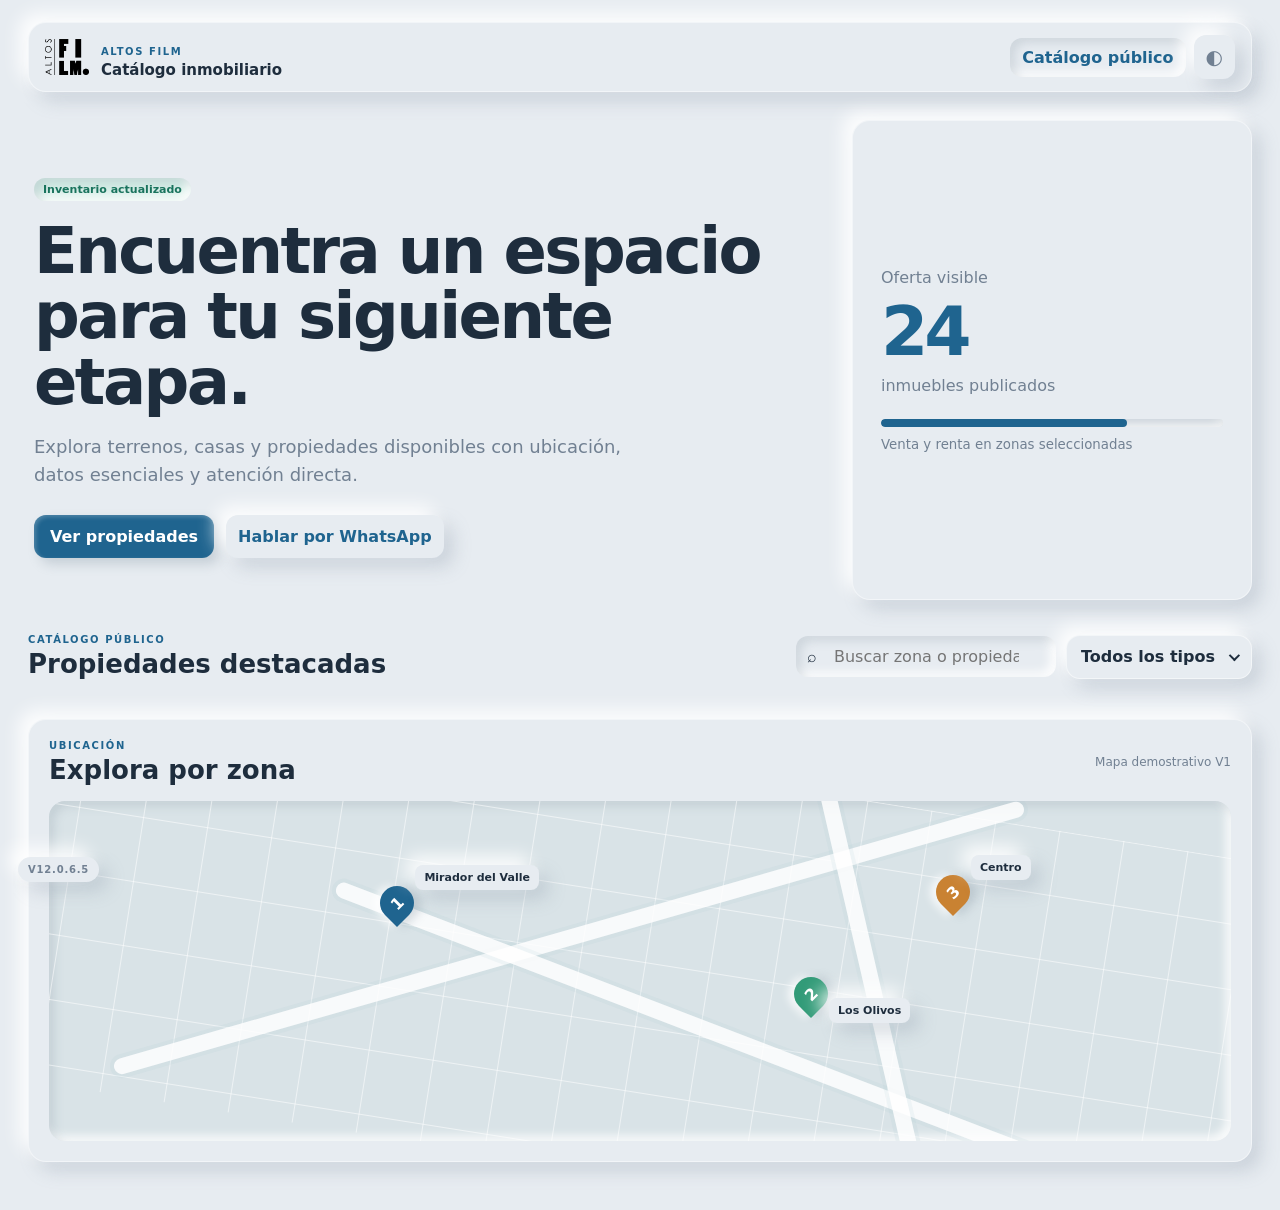
==== commit 25693e9c: "V12.0.6.5" ====
--- a/portal/index.html
+++ b/portal/index.html
@@ -132,7 +132,7 @@
     </div>
 
     <div class="modal-backdrop" id="leadModal" aria-hidden="true"><div class="modal glass-panel lead-capture-modal"><button class="modal-close" data-close-modal>×</button><span class="eyebrow">CAPTACIÓN DE INTERESADOS · V6.0</span><h3>Quiero información</h3><p>Tu solicitud quedará vinculada a la propiedad para que el asesor tenga todo el contexto.</p><form id="leadForm"><input type="hidden" name="propertyId" /><label>Nombre<input name="name" required maxlength="120" placeholder="Tu nombre" /></label><label>Teléfono<input name="phone" required inputmode="tel" placeholder="10 dígitos" /></label><label>Correo (opcional)<input name="email" type="email" placeholder="correo@ejemplo.com" /></label><label>Propiedad de interés<input name="propertyName" readonly placeholder="Consulta general" /></label><div class="lead-property-context" id="leadPropertyContext" hidden></div><label>Horario preferido<select name="preferredTime"><option value="">Cualquier horario</option><option>Mañana</option><option>Mediodía</option><option>Tarde</option><option>Noche</option></select></label><label>Mensaje<textarea name="message" rows="3" placeholder="¿Qué te gustaría conocer?"></textarea></label><label class="consent"><input name="consent" type="checkbox" required /> Acepto que la inmobiliaria me contacte.</label><div class="lead-actions"><button class="primary-button" type="submit">Enviar interés</button></div><small class="lead-help">Primero guardaremos tu solicitud en el RPM y después se abrirá WhatsApp con tu mensaje preparado.</small></form></div></div>
-    <div class="version-badge" title="Versión de desarrollo">V12.0.6.4</div>
+    <div class="version-badge" title="Versión de desarrollo">V12.0.6.5</div>
 <div class="modal-backdrop" id="crmContactModal" aria-hidden="true"><div class="modal glass-panel property-modal"><button class="modal-close" data-close-crm-modal>×</button><span class="eyebrow">CRM · V7.0</span><h3 id="crmContactModalTitle">Nuevo contacto</h3><form id="crmContactForm" class="property-form"><input type="hidden" name="sourceLeadId"/><label>Nombre<input name="name" required maxlength="120" /></label><label>Teléfono<input name="phone" required /></label><label>Correo<input name="email" type="email" /></label><label>Perfil<select name="contactType"><option>Nuevo</option><option>Potencial</option><option>Calificado</option><option>Cliente efectivo</option><option>Propietario</option><option>Inversionista</option><option>Perdido</option></select></label><label>Etapa<select name="stage"><option>Nuevo</option><option>Contactado</option><option>Calificado</option><option>Visita agendada</option><option>Negociación</option><option>Cerrado</option><option>Perdido</option></select></label><label>Responsable<input name="owner" placeholder="Asesor responsable" /></label><label>Inmueble / desarrollo<input name="propertyName" placeholder="Propiedad de interés" /></label><label>Próxima acción<input name="nextAction" placeholder="Llamar, visita, enviar propuesta…" /></label><label>Fecha próxima acción<input name="nextActionAt" type="datetime-local" /></label><label>Fuente<input name="source" placeholder="Portal, WhatsApp, referido…" /></label><label class="full-field">Preferencias<textarea name="preferences" rows="2" placeholder="Zona, presupuesto, tipo de inmueble…"></textarea></label><label class="full-field">Notas<textarea name="notes" rows="3"></textarea></label><div class="settings-actions full-field"><button class="primary-button" type="submit">Guardar contacto</button><button class="secondary-button" type="button" data-close-crm-modal>Cancelar</button></div></form></div></div>
 <div class="modal-backdrop" id="crmDetailModal" aria-hidden="true"><div class="modal glass-panel crm-detail-modal"><button class="modal-close" data-close-crm-detail>×</button><div id="crmDetailContent"></div></div></div>
     <div class="toast" id="toast" role="status"></div>
--- a/src/css/app.css
+++ b/src/css/app.css
@@ -138,3 +138,20 @@
 
 /* V12.0.6.4: una sola acción de captura */
 .lead-actions{grid-template-columns:minmax(0,1fr)}
+
+/* V12.0.6.5 - CRM Kanban visible in two rows without horizontal scrolling. */
+#crmKanban.crm-kanban{
+ display:grid;
+ grid-template-columns:repeat(4,minmax(0,1fr));
+ gap:14px;
+ width:100%;min-width:0;max-width:100%;
+ overflow-x:visible;overflow-y:visible;
+ padding:4px 3px 18px;
+ align-items:stretch;
+}
+#crmKanban .crm-stage{min-width:0;min-height:190px;overflow-wrap:anywhere;}
+#crmKanban .crm-contact-card{min-width:0;overflow-wrap:anywhere;}
+#crmKanban .crm-contact-next{overflow-wrap:anywhere;}
+@media(max-width:1150px){#crmKanban.crm-kanban{grid-template-columns:repeat(3,minmax(0,1fr));}}
+@media(max-width:760px){#crmKanban.crm-kanban{grid-template-columns:repeat(2,minmax(0,1fr));}}
+@media(max-width:470px){#crmKanban.crm-kanban{grid-template-columns:minmax(0,1fr);}}
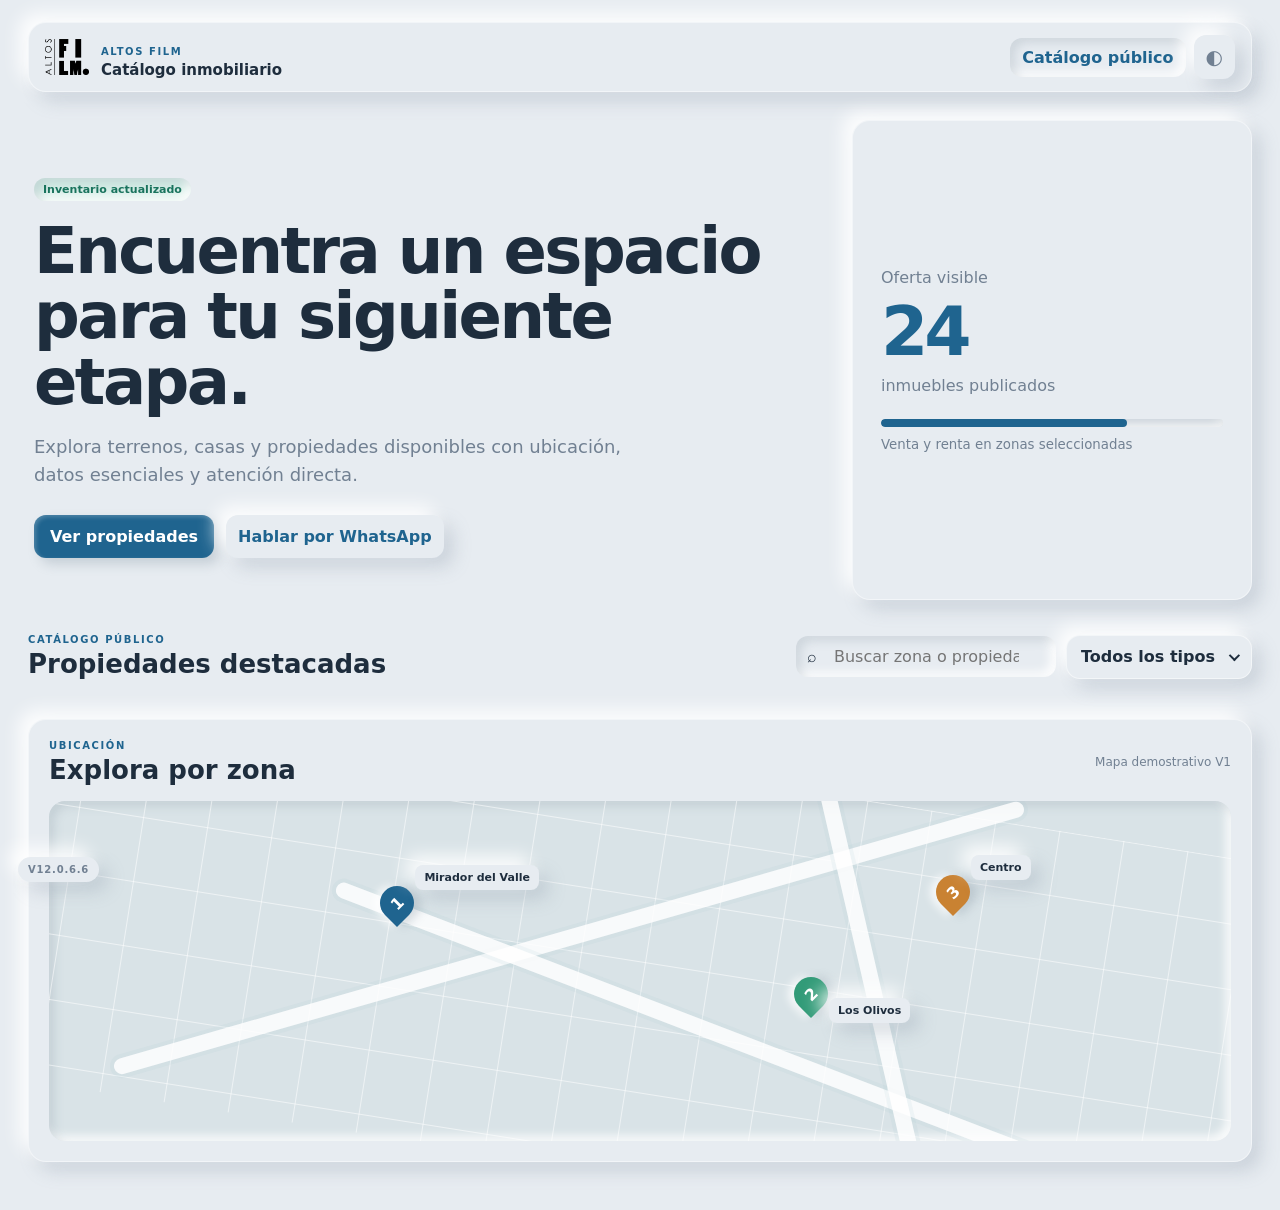
==== commit f4a2e758: "V12.0.6.6" ====
--- a/portal/index.html
+++ b/portal/index.html
@@ -132,7 +132,7 @@
     </div>
 
     <div class="modal-backdrop" id="leadModal" aria-hidden="true"><div class="modal glass-panel lead-capture-modal"><button class="modal-close" data-close-modal>×</button><span class="eyebrow">CAPTACIÓN DE INTERESADOS · V6.0</span><h3>Quiero información</h3><p>Tu solicitud quedará vinculada a la propiedad para que el asesor tenga todo el contexto.</p><form id="leadForm"><input type="hidden" name="propertyId" /><label>Nombre<input name="name" required maxlength="120" placeholder="Tu nombre" /></label><label>Teléfono<input name="phone" required inputmode="tel" placeholder="10 dígitos" /></label><label>Correo (opcional)<input name="email" type="email" placeholder="correo@ejemplo.com" /></label><label>Propiedad de interés<input name="propertyName" readonly placeholder="Consulta general" /></label><div class="lead-property-context" id="leadPropertyContext" hidden></div><label>Horario preferido<select name="preferredTime"><option value="">Cualquier horario</option><option>Mañana</option><option>Mediodía</option><option>Tarde</option><option>Noche</option></select></label><label>Mensaje<textarea name="message" rows="3" placeholder="¿Qué te gustaría conocer?"></textarea></label><label class="consent"><input name="consent" type="checkbox" required /> Acepto que la inmobiliaria me contacte.</label><div class="lead-actions"><button class="primary-button" type="submit">Enviar interés</button></div><small class="lead-help">Primero guardaremos tu solicitud en el RPM y después se abrirá WhatsApp con tu mensaje preparado.</small></form></div></div>
-    <div class="version-badge" title="Versión de desarrollo">V12.0.6.5</div>
+    <div class="version-badge" title="Versión de desarrollo">V12.0.6.6</div>
 <div class="modal-backdrop" id="crmContactModal" aria-hidden="true"><div class="modal glass-panel property-modal"><button class="modal-close" data-close-crm-modal>×</button><span class="eyebrow">CRM · V7.0</span><h3 id="crmContactModalTitle">Nuevo contacto</h3><form id="crmContactForm" class="property-form"><input type="hidden" name="sourceLeadId"/><label>Nombre<input name="name" required maxlength="120" /></label><label>Teléfono<input name="phone" required /></label><label>Correo<input name="email" type="email" /></label><label>Perfil<select name="contactType"><option>Nuevo</option><option>Potencial</option><option>Calificado</option><option>Cliente efectivo</option><option>Propietario</option><option>Inversionista</option><option>Perdido</option></select></label><label>Etapa<select name="stage"><option>Nuevo</option><option>Contactado</option><option>Calificado</option><option>Visita agendada</option><option>Negociación</option><option>Cerrado</option><option>Perdido</option></select></label><label>Responsable<input name="owner" placeholder="Asesor responsable" /></label><label>Inmueble / desarrollo<input name="propertyName" placeholder="Propiedad de interés" /></label><label>Próxima acción<input name="nextAction" placeholder="Llamar, visita, enviar propuesta…" /></label><label>Fecha próxima acción<input name="nextActionAt" type="datetime-local" /></label><label>Fuente<input name="source" placeholder="Portal, WhatsApp, referido…" /></label><label class="full-field">Preferencias<textarea name="preferences" rows="2" placeholder="Zona, presupuesto, tipo de inmueble…"></textarea></label><label class="full-field">Notas<textarea name="notes" rows="3"></textarea></label><div class="settings-actions full-field"><button class="primary-button" type="submit">Guardar contacto</button><button class="secondary-button" type="button" data-close-crm-modal>Cancelar</button></div></form></div></div>
 <div class="modal-backdrop" id="crmDetailModal" aria-hidden="true"><div class="modal glass-panel crm-detail-modal"><button class="modal-close" data-close-crm-detail>×</button><div id="crmDetailContent"></div></div></div>
     <div class="toast" id="toast" role="status"></div>
--- a/src/css/app.css
+++ b/src/css/app.css
@@ -155,3 +155,6 @@
 @media(max-width:1150px){#crmKanban.crm-kanban{grid-template-columns:repeat(3,minmax(0,1fr));}}
 @media(max-width:760px){#crmKanban.crm-kanban{grid-template-columns:repeat(2,minmax(0,1fr));}}
 @media(max-width:470px){#crmKanban.crm-kanban{grid-template-columns:minmax(0,1fr);}}
+
+/* CRM V12.0.6.6 - flujo mixto y arrastrar/soltar */
+.crm-view-tabs{display:flex;gap:9px;flex-wrap:wrap;margin:0 0 14px}.crm-view-tabs button.is-selected{background:var(--primary);color:white}.crm-view-count{margin-left:7px;opacity:.8}#crmKanban .crm-stage.drag-over{outline:2px dashed var(--primary);outline-offset:-4px}#crmKanban .crm-contact-card.is-dragging{opacity:.45}#crmKanban .crm-contact-card{touch-action:pan-y}#crmKanban .crm-final-drop{min-height:125px;border:1px dashed var(--primary)}#crmKanban .crm-record-grid{grid-column:1/-1;display:grid;grid-template-columns:repeat(auto-fit,minmax(230px,1fr));gap:12px;width:100%}#crmKanban .crm-record{background:var(--surface);box-shadow:var(--soft-shadow);border-radius:16px;padding:12px;display:grid;gap:8px}#crmKanban .crm-record .crm-contact-card{margin:0}#crmKanban .crm-record>small{color:var(--muted)}
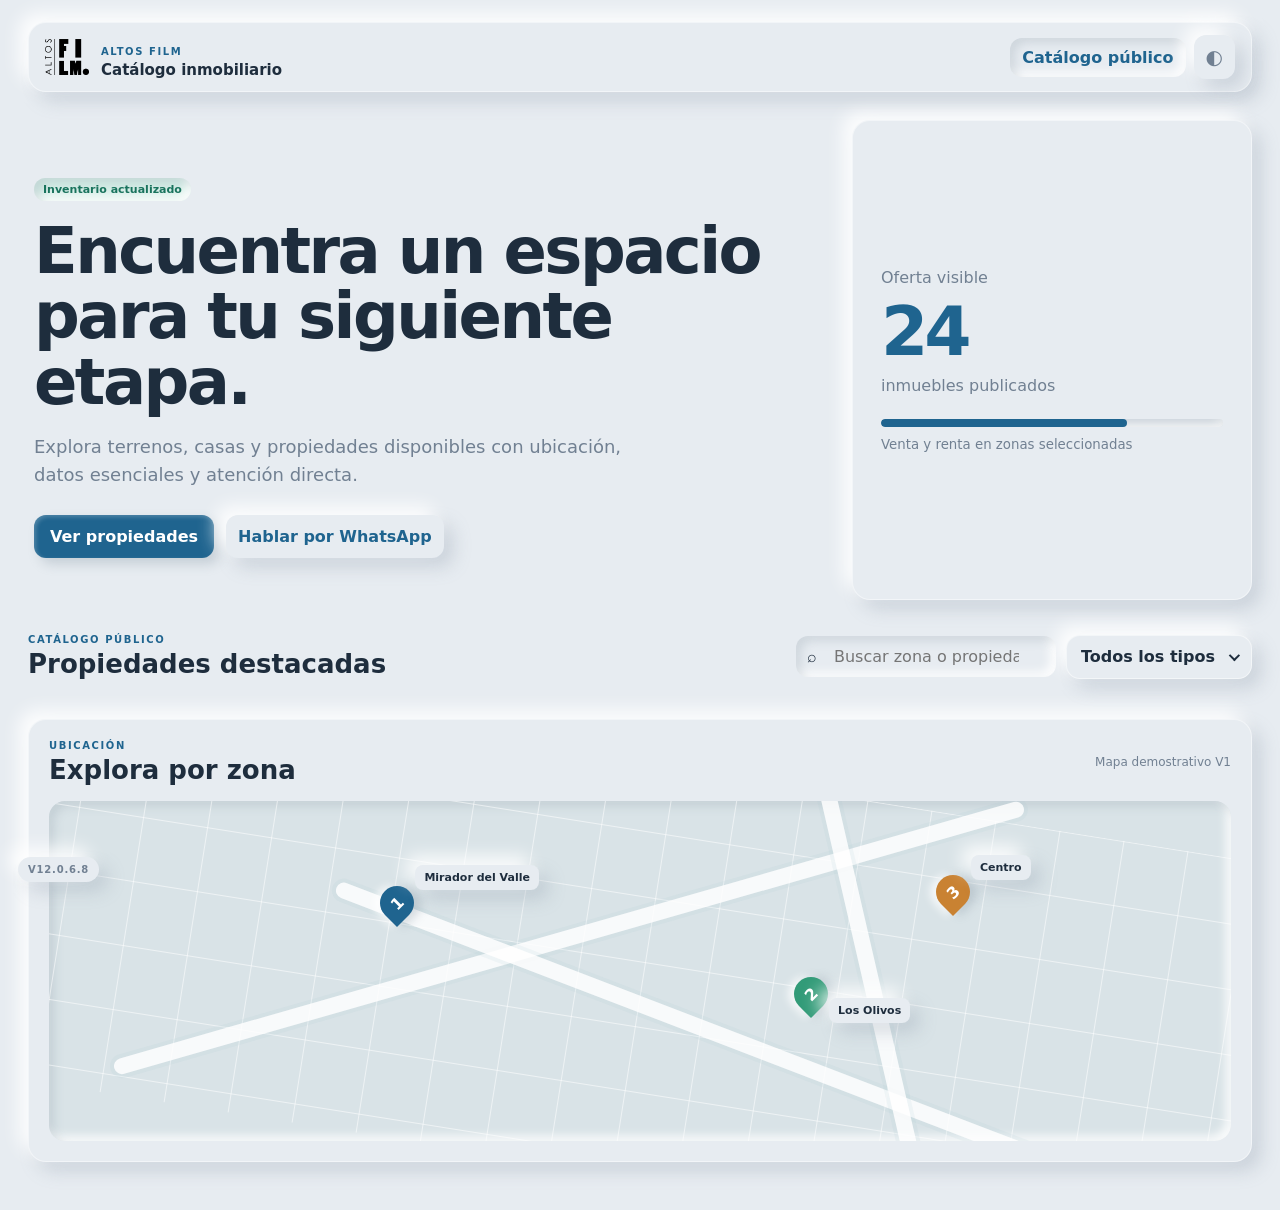
==== commit 5b5f90b4: "V12.0.6.8" ====
--- a/portal/index.html
+++ b/portal/index.html
@@ -132,7 +132,7 @@
     </div>
 
     <div class="modal-backdrop" id="leadModal" aria-hidden="true"><div class="modal glass-panel lead-capture-modal"><button class="modal-close" data-close-modal>×</button><span class="eyebrow">CAPTACIÓN DE INTERESADOS · V6.0</span><h3>Quiero información</h3><p>Tu solicitud quedará vinculada a la propiedad para que el asesor tenga todo el contexto.</p><form id="leadForm"><input type="hidden" name="propertyId" /><label>Nombre<input name="name" required maxlength="120" placeholder="Tu nombre" /></label><label>Teléfono<input name="phone" required inputmode="tel" placeholder="10 dígitos" /></label><label>Correo (opcional)<input name="email" type="email" placeholder="correo@ejemplo.com" /></label><label>Propiedad de interés<input name="propertyName" readonly placeholder="Consulta general" /></label><div class="lead-property-context" id="leadPropertyContext" hidden></div><label>Horario preferido<select name="preferredTime"><option value="">Cualquier horario</option><option>Mañana</option><option>Mediodía</option><option>Tarde</option><option>Noche</option></select></label><label>Mensaje<textarea name="message" rows="3" placeholder="¿Qué te gustaría conocer?"></textarea></label><label class="consent"><input name="consent" type="checkbox" required /> Acepto que la inmobiliaria me contacte.</label><div class="lead-actions"><button class="primary-button" type="submit">Enviar interés</button></div><small class="lead-help">Primero guardaremos tu solicitud en el RPM y después se abrirá WhatsApp con tu mensaje preparado.</small></form></div></div>
-    <div class="version-badge" title="Versión de desarrollo">V12.0.6.6</div>
+    <div class="version-badge" title="Versión de desarrollo">V12.0.6.8</div>
 <div class="modal-backdrop" id="crmContactModal" aria-hidden="true"><div class="modal glass-panel property-modal"><button class="modal-close" data-close-crm-modal>×</button><span class="eyebrow">CRM · V7.0</span><h3 id="crmContactModalTitle">Nuevo contacto</h3><form id="crmContactForm" class="property-form"><input type="hidden" name="sourceLeadId"/><label>Nombre<input name="name" required maxlength="120" /></label><label>Teléfono<input name="phone" required /></label><label>Correo<input name="email" type="email" /></label><label>Perfil<select name="contactType"><option>Nuevo</option><option>Potencial</option><option>Calificado</option><option>Cliente efectivo</option><option>Propietario</option><option>Inversionista</option><option>Perdido</option></select></label><label>Etapa<select name="stage"><option>Nuevo</option><option>Contactado</option><option>Calificado</option><option>Visita agendada</option><option>Negociación</option><option>Cerrado</option><option>Perdido</option></select></label><label>Responsable<input name="owner" placeholder="Asesor responsable" /></label><label>Inmueble / desarrollo<input name="propertyName" placeholder="Propiedad de interés" /></label><label>Próxima acción<input name="nextAction" placeholder="Llamar, visita, enviar propuesta…" /></label><label>Fecha próxima acción<input name="nextActionAt" type="datetime-local" /></label><label>Fuente<input name="source" placeholder="Portal, WhatsApp, referido…" /></label><label class="full-field">Preferencias<textarea name="preferences" rows="2" placeholder="Zona, presupuesto, tipo de inmueble…"></textarea></label><label class="full-field">Notas<textarea name="notes" rows="3"></textarea></label><div class="settings-actions full-field"><button class="primary-button" type="submit">Guardar contacto</button><button class="secondary-button" type="button" data-close-crm-modal>Cancelar</button></div></form></div></div>
 <div class="modal-backdrop" id="crmDetailModal" aria-hidden="true"><div class="modal glass-panel crm-detail-modal"><button class="modal-close" data-close-crm-detail>×</button><div id="crmDetailContent"></div></div></div>
     <div class="toast" id="toast" role="status"></div>
--- a/src/css/app.css
+++ b/src/css/app.css
@@ -158,3 +158,14 @@
 
 /* CRM V12.0.6.6 - flujo mixto y arrastrar/soltar */
 .crm-view-tabs{display:flex;gap:9px;flex-wrap:wrap;margin:0 0 14px}.crm-view-tabs button.is-selected{background:var(--primary);color:white}.crm-view-count{margin-left:7px;opacity:.8}#crmKanban .crm-stage.drag-over{outline:2px dashed var(--primary);outline-offset:-4px}#crmKanban .crm-contact-card.is-dragging{opacity:.45}#crmKanban .crm-contact-card{touch-action:pan-y}#crmKanban .crm-final-drop{min-height:125px;border:1px dashed var(--primary)}#crmKanban .crm-record-grid{grid-column:1/-1;display:grid;grid-template-columns:repeat(auto-fit,minmax(230px,1fr));gap:12px;width:100%}#crmKanban .crm-record{background:var(--surface);box-shadow:var(--soft-shadow);border-radius:16px;padding:12px;display:grid;gap:8px}#crmKanban .crm-record .crm-contact-card{margin:0}#crmKanban .crm-record>small{color:var(--muted)}
+
+/* CRM V12.0.6.7: distinct active/finalized/archive views and draggable cards */
+#crmKanban.crm-kanban{overflow-x:hidden!important;grid-template-columns:repeat(3,minmax(0,1fr));align-items:start}
+#crmKanban .crm-stage{min-height:200px;transition:outline-color .15s,background .15s}
+#crmKanban .crm-contact-card[draggable="true"]{cursor:grab;user-select:none;-webkit-user-select:none}
+#crmKanban .crm-contact-card[draggable="true"]:active{cursor:grabbing}
+#crmKanban .crm-card-title{display:flex;justify-content:space-between;align-items:center;gap:6px;flex-wrap:wrap}
+#crmKanban .crm-drag-hint{font-size:10px;color:var(--primary);font-weight:700}
+#crmKanban .crm-stage.drag-over{background:var(--surface);outline:3px dashed var(--primary)}
+@media(max-width:900px){#crmKanban.crm-kanban{grid-template-columns:repeat(2,minmax(0,1fr))}}
+@media(max-width:550px){#crmKanban.crm-kanban{grid-template-columns:1fr}}
